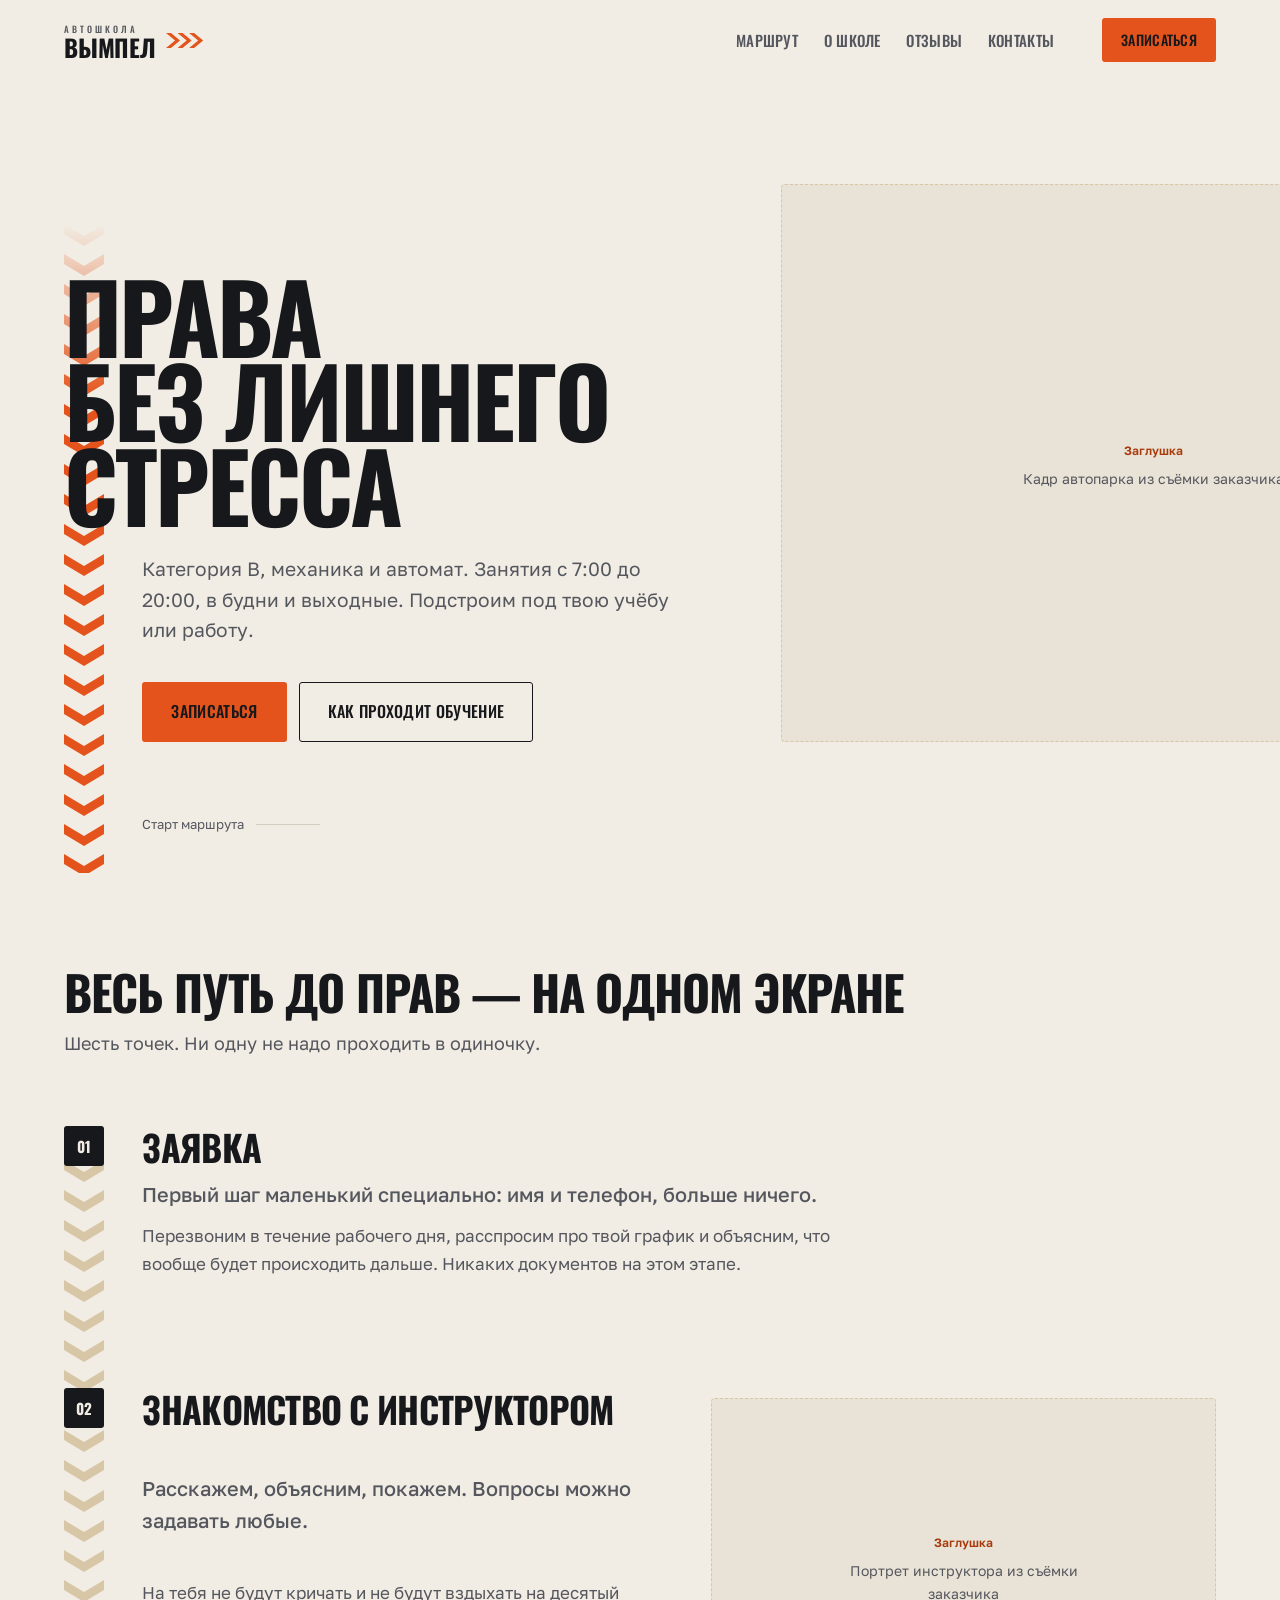
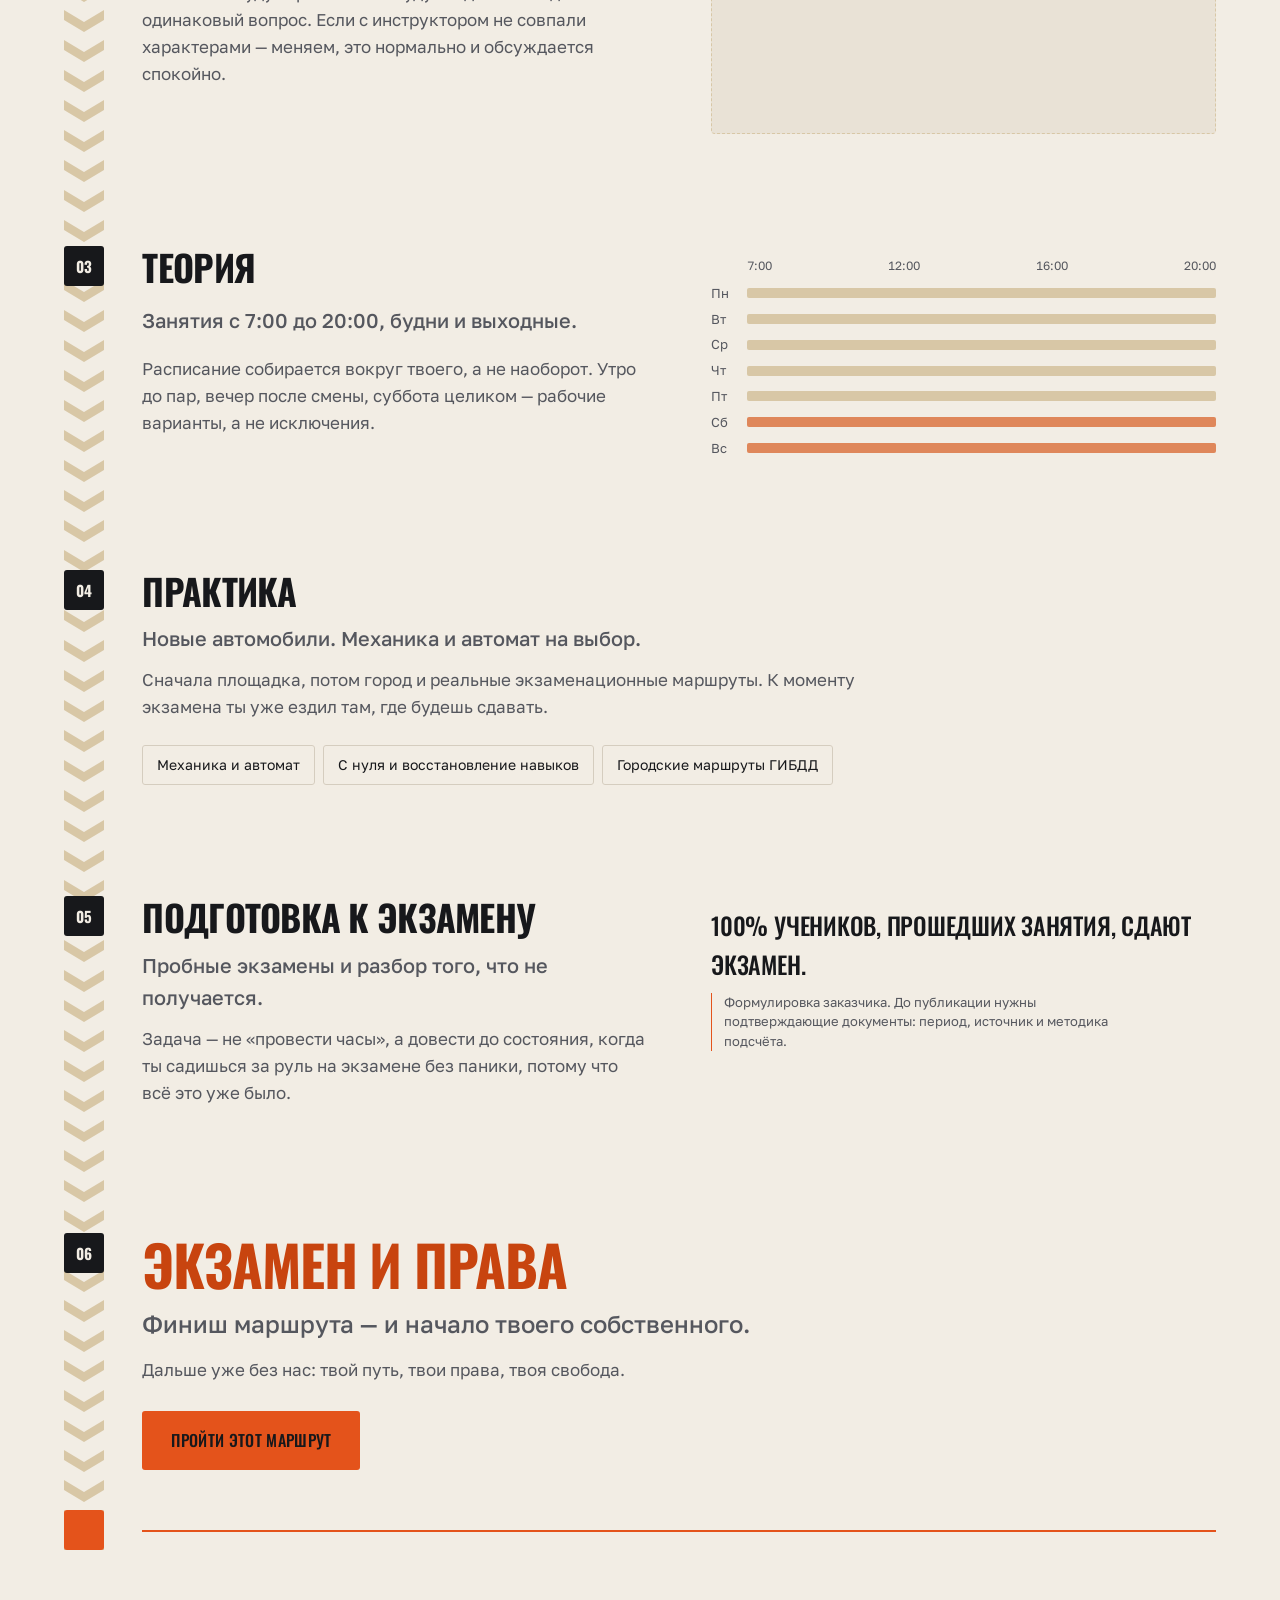
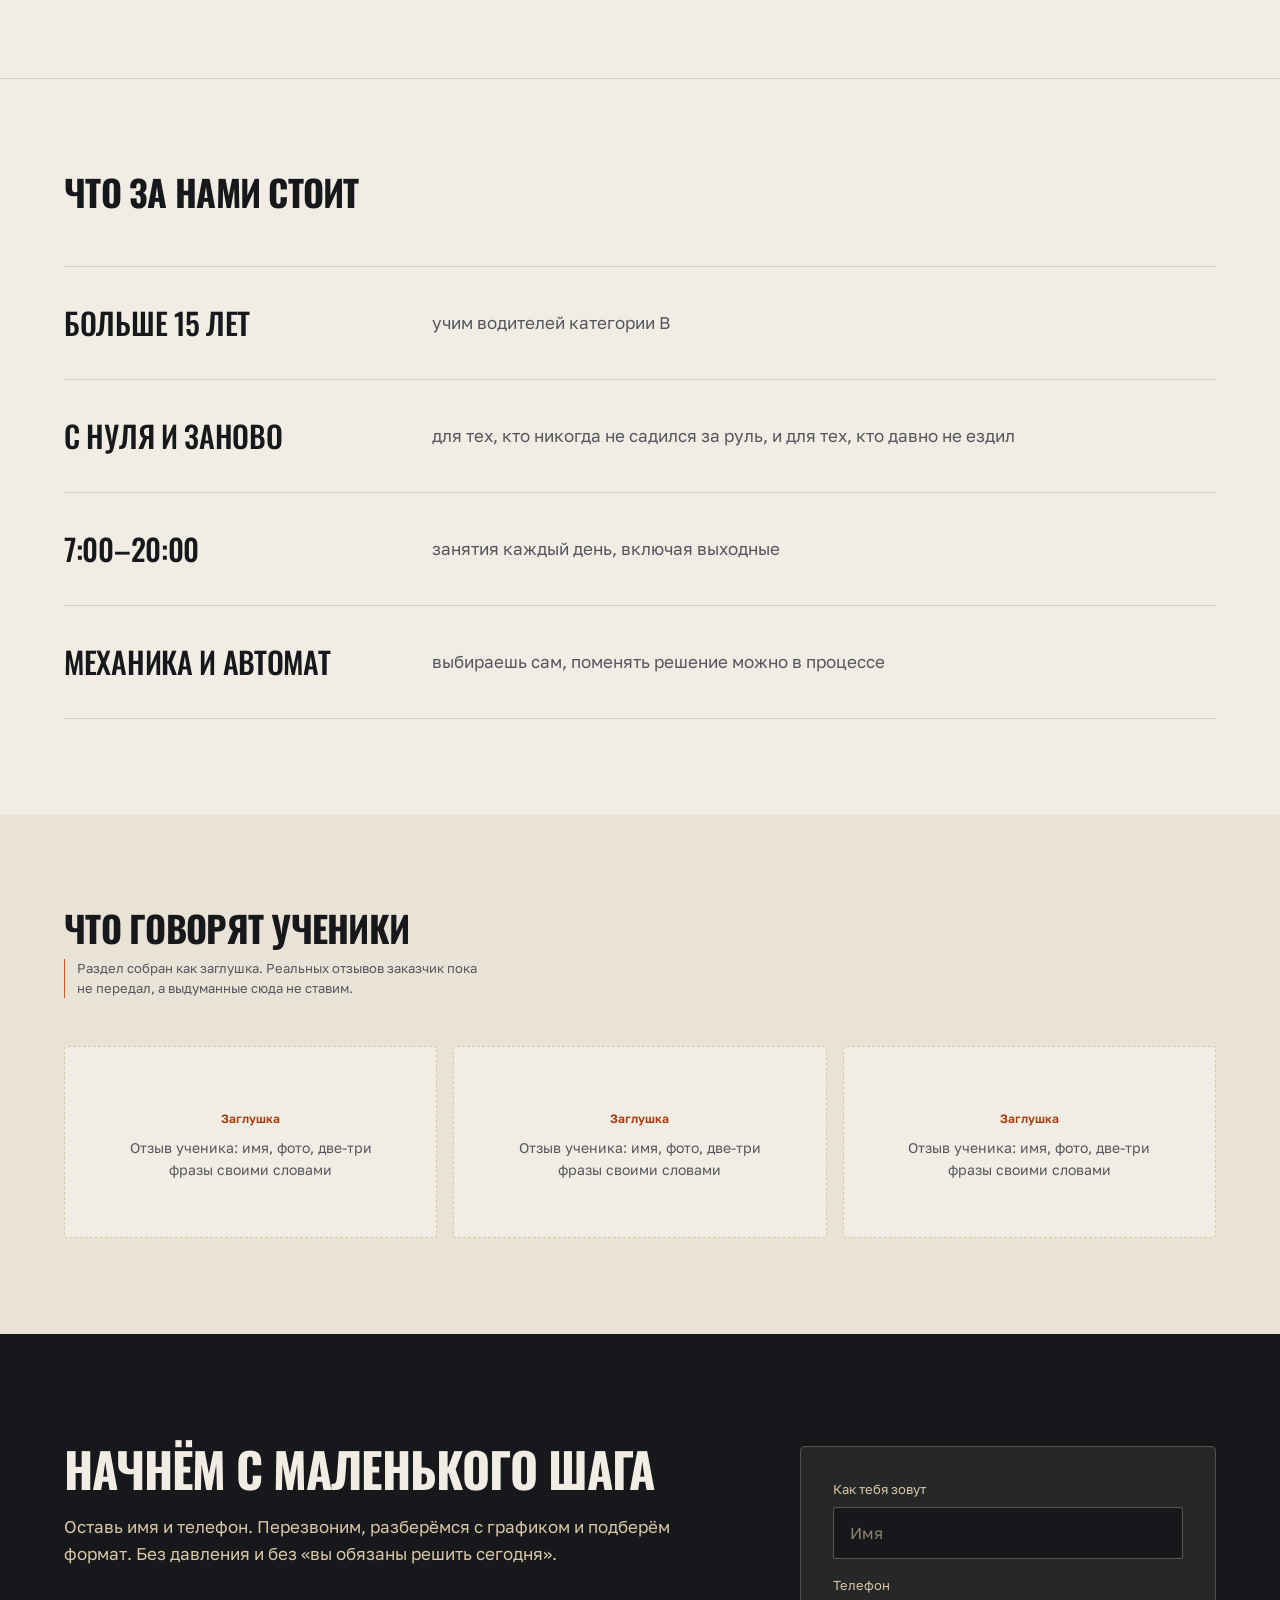
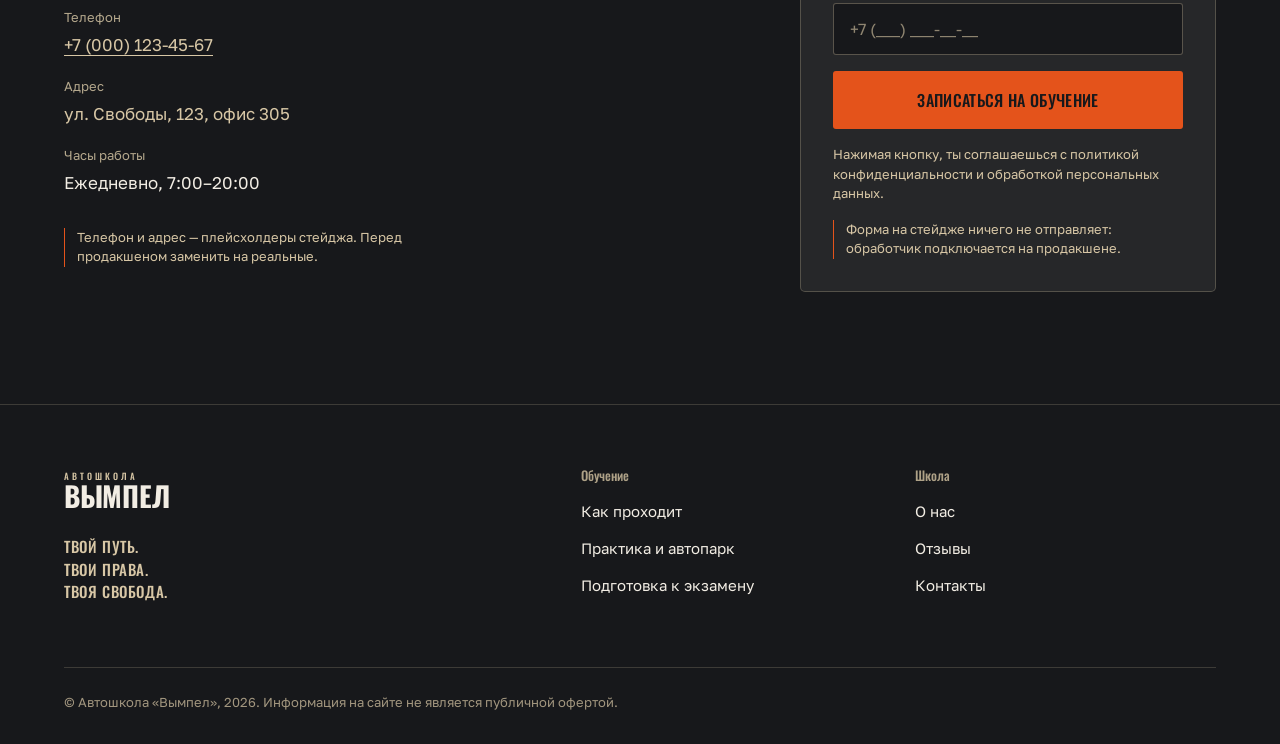
==== site/vympel-landing.html @ 39dd1236 "Give the route a finish, fix review regressions, add single-file build The reviewer's one material f" ====
<!doctype html>
<html lang="ru">
<head>
<meta charset="utf-8">
<meta name="viewport" content="width=device-width, initial-scale=1">
<title>Автошкола «Вымпел» — права без лишнего стресса</title>
<meta name="description" content="Автошкола «Вымпел»: категория B, механика и автомат, занятия с 7:00 до 20:00 в будни и выходные. Обучение с нуля и восстановление навыков.">
<style>
/* cyrillic */
@font-face {
  font-family: 'Golos Text';
  font-style: normal;
  font-weight: 400;
  font-display: swap;
  src: url([data-uri]) format('woff2');
  unicode-range: U+0301, U+0400-045F, U+0490-0491, U+04B0-04B1, U+2116;
}
/* latin */
@font-face {
  font-family: 'Golos Text';
  font-style: normal;
  font-weight: 400;
  font-display: swap;
  src: url([data-uri]) format('woff2');
  unicode-range: U+0000-00FF, U+0131, U+0152-0153, U+02BB-02BC, U+02C6, U+02DA, U+02DC, U+0304, U+0308, U+0329, U+2000-206F, U+20AC, U+2122, U+2191, U+2193, U+2212, U+2215, U+FEFF, U+FFFD;
}
/* cyrillic */
@font-face {
  font-family: 'Golos Text';
  font-style: normal;
  font-weight: 500;
  font-display: swap;
  src: url([data-uri]) format('woff2');
  unicode-range: U+0301, U+0400-045F, U+0490-0491, U+04B0-04B1, U+2116;
}
/* latin */
@font-face {
  font-family: 'Golos Text';
  font-style: normal;
  font-weight: 500;
  font-display: swap;
  src: url([data-uri]) format('woff2');
  unicode-range: U+0000-00FF, U+0131, U+0152-0153, U+02BB-02BC, U+02C6, U+02DA, U+02DC, U+0304, U+0308, U+0329, U+2000-206F, U+20AC, U+2122, U+2191, U+2193, U+2212, U+2215, U+FEFF, U+FFFD;
}
/* cyrillic */
@font-face {
  font-family: 'Golos Text';
  font-style: normal;
  font-weight: 600;
  font-display: swap;
  src: url([data-uri]) format('woff2');
  unicode-range: U+0301, U+0400-045F, U+0490-0491, U+04B0-04B1, U+2116;
}
/* latin */
@font-face {
  font-family: 'Golos Text';
  font-style: normal;
  font-weight: 600;
  font-display: swap;
  src: url([data-uri]) format('woff2');
  unicode-range: U+0000-00FF, U+0131, U+0152-0153, U+02BB-02BC, U+02C6, U+02DA, U+02DC, U+0304, U+0308, U+0329, U+2000-206F, U+20AC, U+2122, U+2191, U+2193, U+2212, U+2215, U+FEFF, U+FFFD;
}
/* cyrillic */
@font-face {
  font-family: 'Oswald';
  font-style: normal;
  font-weight: 500;
  font-display: swap;
  src: url([data-uri]) format('woff2');
  unicode-range: U+0301, U+0400-045F, U+0490-0491, U+04B0-04B1, U+2116;
}
/* latin */
@font-face {
  font-family: 'Oswald';
  font-style: normal;
  font-weight: 500;
  font-display: swap;
  src: url([data-uri]) format('woff2');
  unicode-range: U+0000-00FF, U+0131, U+0152-0153, U+02BB-02BC, U+02C6, U+02DA, U+02DC, U+0304, U+0308, U+0329, U+2000-206F, U+20AC, U+2122, U+2191, U+2193, U+2212, U+2215, U+FEFF, U+FFFD;
}
/* cyrillic */
@font-face {
  font-family: 'Oswald';
  font-style: normal;
  font-weight: 700;
  font-display: swap;
  src: url([data-uri]) format('woff2');
  unicode-range: U+0301, U+0400-045F, U+0490-0491, U+04B0-04B1, U+2116;
}
/* latin */
@font-face {
  font-family: 'Oswald';
  font-style: normal;
  font-weight: 700;
  font-display: swap;
  src: url([data-uri]) format('woff2');
  unicode-range: U+0000-00FF, U+0131, U+0152-0153, U+02BB-02BC, U+02C6, U+02DA, U+02DC, U+0304, U+0308, U+0329, U+2000-206F, U+20AC, U+2122, U+2191, U+2193, U+2212, U+2215, U+FEFF, U+FFFD;
}
</style>
<style>
/* Автошкола «Вымпел» — лендинг «Маршрут». seed 6f135856 */

:root {
  --paper: #f2ede4;
  --paper-2: #e9e2d6;
  --ink: #17181b;
  --ink-soft: #55575e;
  --orange: #e4531b;
  --orange-deep: #c8440f;
  --sand: #d8c7a6;
  --line: #d5cdbf;

  --rail: 40px;
  --gutter: clamp(1.25rem, 5vw, 5rem);
  --wrap: 1200px;

  --step: clamp(4.5rem, 9vw, 8.5rem);
  --ease: cubic-bezier(.16, .84, .3, 1);

  --chevron-sand: url("data:image/svg+xml,%3Csvg xmlns='http://www.w3.org/2000/svg' width='40' height='30' viewBox='0 0 40 30'%3E%3Cpath d='M0 0 L20 12 L40 0 L40 10 L20 22 L0 10 Z' fill='%23d8c7a6'/%3E%3C/svg%3E");
  --chevron-orange: url("data:image/svg+xml,%3Csvg xmlns='http://www.w3.org/2000/svg' width='40' height='30' viewBox='0 0 40 30'%3E%3Cpath d='M0 0 L20 12 L40 0 L40 10 L20 22 L0 10 Z' fill='%23e4531b'/%3E%3C/svg%3E");
}

*, *::before, *::after { box-sizing: border-box; }

html { scroll-behavior: smooth; }

body {
  margin: 0;
  background: var(--paper);
  color: var(--ink);
  font-family: "Golos Text", system-ui, sans-serif;
  font-size: 1.0625rem;
  line-height: 1.6;
  -webkit-font-smoothing: antialiased;
  overflow-x: hidden;
}

/* --- browser surfaces: these ship with the design, not with the browser --- */
::selection { background: var(--orange); color: var(--paper); }
:focus-visible {
  outline: 2px solid var(--orange);
  outline-offset: 3px;
  border-radius: 2px;
}
input { caret-color: var(--orange); }
* { scrollbar-color: var(--sand) transparent; scrollbar-width: thin; }
::-webkit-scrollbar { width: 11px; height: 11px; }
::-webkit-scrollbar-track { background: var(--paper-2); }
::-webkit-scrollbar-thumb { background: var(--sand); border: 3px solid var(--paper-2); border-radius: 99px; }
::-webkit-scrollbar-thumb:hover { background: var(--orange); }

h1, h2, h3 {
  font-family: Oswald, "Golos Text", sans-serif;
  font-weight: 700;
  text-transform: uppercase;
  letter-spacing: -0.02em;
  line-height: .96;
  margin: 0;
  text-wrap: balance;
}

p { margin: 0 0 1rem; max-width: 68ch; }
p:last-child { margin-bottom: 0; }

a { color: inherit; text-decoration-thickness: 1px; text-underline-offset: .22em; }

.skip {
  position: absolute; left: -9999px; top: 0; z-index: 99;
  background: var(--ink); color: var(--paper); padding: .75rem 1.25rem;
}
.skip:focus { left: 0; }

/* ---------- buttons ---------- */
.btn {
  --btn-bg: transparent;
  --btn-fg: var(--ink);
  display: inline-flex; align-items: center; justify-content: center;
  gap: .5rem;
  padding: 1rem 1.75rem;
  background: var(--btn-bg); color: var(--btn-fg);
  border: 1px solid transparent; border-radius: 3px;
  font-family: Oswald, sans-serif; font-weight: 500;
  font-size: 1rem; letter-spacing: .02em; text-transform: uppercase;
  text-decoration: none; cursor: pointer;
  transition: background-color .28s var(--ease), transform .28s var(--ease), color .28s var(--ease);
}
.btn--primary { --btn-bg: var(--orange); --btn-fg: var(--ink); }
.btn--primary:hover { --btn-bg: var(--ink); --btn-fg: var(--orange); transform: translateY(-2px); }
.btn--ghost { border-color: var(--ink); }
.btn--ghost:hover { background: var(--ink); color: var(--paper); transform: translateY(-2px); }
.btn--sm { padding: .625rem 1.125rem; font-size: .875rem; }
.btn--block { width: 100%; }
.btn:disabled { opacity: .5; cursor: not-allowed; transform: none; }

/* ---------- nav ---------- */
.nav {
  position: sticky; top: 0; z-index: 40;
  display: flex; align-items: center; gap: clamp(1rem, 4vw, 3rem);
  padding: 1.125rem var(--gutter);
  background: color-mix(in srgb, var(--paper) 88%, transparent);
  backdrop-filter: blur(10px);
  border-bottom: 1px solid transparent;
  transition: border-color .3s var(--ease), background-color .3s var(--ease);
}
.nav[data-stuck] { border-bottom-color: var(--line); }

.logo { display: grid; grid-template-columns: auto auto; align-items: center; column-gap: .625rem; text-decoration: none; }
.logo__sup {
  grid-column: 1; font-family: Oswald, sans-serif; font-size: .5625rem;
  letter-spacing: .34em; text-transform: uppercase; color: var(--ink-soft);
}
.logo__name {
  grid-column: 1; font-family: Oswald, sans-serif; font-weight: 700;
  font-size: 1.5rem; letter-spacing: -0.01em; text-transform: uppercase; line-height: .9;
}
.logo__mark { grid-column: 2; grid-row: 1 / span 2; width: 38px; height: 15px; fill: var(--orange); }

.nav__links { display: flex; gap: clamp(.875rem, 2vw, 1.75rem); margin-left: auto; }
.nav__links a {
  font-family: Oswald, sans-serif; font-size: .9375rem; letter-spacing: .02em;
  text-transform: uppercase; text-decoration: none; color: var(--ink-soft);
  transition: color .2s var(--ease);
}
.nav__links a:hover { color: var(--ink); }

/* ---------- hero ---------- */
.hero { position: relative; padding: clamp(3rem, 8vw, 7rem) var(--gutter) 0; overflow: hidden; }

.hero__road {
  position: absolute; left: var(--gutter); right: var(--gutter); top: 0; bottom: 0;
  max-width: var(--wrap); margin: 0 auto;
  z-index: 0; pointer-events: none;
}
/* The band sits exactly where the route rail begins, so the hero road and the
   route are one road rather than two drawings of one. */
.hero__road::before {
  content: ""; position: absolute; left: 0; top: 18%; bottom: -4%;
  width: var(--rail);
  background-image: var(--chevron-orange);
  background-size: 100% auto; background-repeat: repeat-y;
  -webkit-mask-image: linear-gradient(to bottom, transparent 0%, #000 26%);
  mask-image: linear-gradient(to bottom, transparent 0%, #000 26%);
}

.hero__inner {
  position: relative; z-index: 1;
  max-width: var(--wrap); margin: 0 auto;
  padding-left: calc(var(--rail) + clamp(1.25rem, 3vw, 2.5rem));
  display: grid; grid-template-columns: minmax(0, 1.15fr) minmax(0, .85fr);
  gap: clamp(1.5rem, 4vw, 4rem); align-items: end;
  min-height: min(62vh, 560px);
}

.hero__title {
  position: relative; z-index: 1;
  margin-left: calc(-1 * (var(--rail) + clamp(1.25rem, 3vw, 2.5rem)));
  font-size: clamp(2.75rem, 9.2vw, 6rem);
  line-height: .88; letter-spacing: -0.028em;
  margin-bottom: 1.75rem;
}
.hero__lead { font-size: clamp(1.0625rem, 1.5vw, 1.25rem); color: var(--ink-soft); max-width: 46ch; margin-bottom: 2.25rem; }
.hero__actions { display: flex; flex-wrap: wrap; gap: .75rem; }

.hero__shot { margin: 0; aspect-ratio: 4 / 3; min-height: min(48vh, 26rem); align-self: stretch; }

.hero__start {
  position: relative; z-index: 1;
  max-width: var(--wrap); margin: clamp(2.5rem, 6vw, 4.5rem) auto 0;
  padding-left: calc(var(--rail) + clamp(1.25rem, 3vw, 2.5rem));
  padding-bottom: clamp(1.5rem, 3vw, 2.5rem);
  font-size: .8125rem; color: var(--ink-soft);
}
.hero__start span { display: inline-flex; align-items: center; gap: .75rem; }
.hero__start span::after { content: ""; width: 64px; height: 1px; background: var(--line); }

/* ---------- marked placeholders ---------- */
.slot {
  position: relative; margin: 0;
  background: var(--paper-2);
  border: 1px dashed var(--sand);
  border-radius: 4px;
  display: grid; place-items: center; padding: 1.5rem; text-align: center;
}
.slot__tag {
  display: inline-block; margin-bottom: .5rem;
  font-size: .75rem; font-weight: 600; color: #a83a0b;
}
.slot__note { font-size: .875rem; color: var(--ink-soft); margin: 0; max-width: 30ch; }

[data-placeholder] { color: var(--ink-soft); }
.claim__note, .signup__stage, .form__stage, .reviews__warn {
  display: block; font-size: .8125rem; line-height: 1.5;
  border-left: 1px solid var(--orange); padding-left: .75rem; margin-top: .625rem;
  max-width: 52ch;
}

/* ---------- route ---------- */
.route { padding: clamp(3rem, 8vw, 6rem) var(--gutter) clamp(4rem, 10vw, 8rem); }
.route__head { max-width: var(--wrap); margin: 0 auto clamp(2.5rem, 6vw, 4.5rem); }
.route__head h2 { font-size: clamp(1.75rem, 4.2vw, 3rem); margin-bottom: .875rem; }
.route__head p { color: var(--ink-soft); font-size: 1.125rem; }

.road {
  position: relative; max-width: var(--wrap); margin: 0 auto;
  padding-left: calc(var(--rail) + clamp(1.25rem, 3vw, 2.5rem));
  padding-bottom: calc(var(--rail) + 2.5rem);
}

/* The route terminates on a finish line rather than trailing off with the list. */
.road__finish { position: absolute; left: 0; right: 0; bottom: 0; height: var(--rail); }
.road__finish::before {
  content: ""; position: absolute; left: 0; top: 0;
  width: var(--rail); height: var(--rail);
  background: var(--orange); border-radius: 3px;
}
.road__finish::after {
  content: ""; position: absolute;
  left: calc(var(--rail) + clamp(1.25rem, 3vw, 2.5rem)); right: 0;
  top: calc(var(--rail) / 2); height: 2px; background: var(--orange);
}

.finish-cta { margin-top: 1.75rem; }

.road__track {
  position: absolute; left: 0; top: 0; bottom: 0; width: var(--rail);
  background-image: var(--chevron-sand);
  background-size: 100% auto; background-repeat: repeat-y;
}
.road__fill {
  position: absolute; inset: 0 0 auto 0; height: 0;
  background-image: var(--chevron-orange);
  background-size: 100% auto; background-repeat: repeat-y;
  overflow: hidden;
}

.stops { list-style: none; margin: 0; padding: 0; display: grid; gap: var(--step); }

.stop { position: relative; }
.stop__marker {
  position: absolute; left: calc(-1 * (var(--rail) + clamp(1.25rem, 3vw, 2.5rem))); top: -.25rem;
  width: var(--rail); height: var(--rail);
  display: grid; place-items: center;
  background: var(--ink); color: var(--paper); border-radius: 3px;
  font-family: Oswald, sans-serif; font-weight: 700; font-size: .9375rem;
  transition: background-color .4s var(--ease), color .4s var(--ease);
}
.stop[data-reached] .stop__marker { background: var(--orange); color: var(--ink); }

.stop__body h3 { font-size: clamp(1.5rem, 3.4vw, 2.25rem); margin-bottom: .875rem; }
.stop__lead { font-size: clamp(1.0625rem, 1.6vw, 1.25rem); font-weight: 500; margin-bottom: .75rem; }
.stop__body p { color: var(--ink-soft); }
.stop__lead { color: var(--ink); }

.stop__shot { margin-top: 1.75rem; aspect-ratio: 3 / 2; max-width: 30rem; }

.stop--finish .stop__body h3 { color: var(--orange-deep); font-size: clamp(1.875rem, 5vw, 3.5rem); }
.stop--finish .stop__lead { font-size: clamp(1.125rem, 2vw, 1.5rem); }

/* Every other stop opens into a second column, so the route breathes instead of
   running as one narrow ribbon down the left edge. */
@media (min-width: 901px) {
  .stop--split .stop__body {
    display: grid;
    grid-template-columns: minmax(0, 1fr) minmax(0, 1fr);
    column-gap: clamp(2rem, 5vw, 4.5rem);
    align-items: start;
  }
  .stop--split .stop__body > * { grid-column: 1; }
  .stop--split .stop__shot,
  .stop--split .daybar,
  .stop--split .claim {
    grid-column: 2; grid-row: 1 / span 3;
    margin-top: .375rem; max-width: none; align-self: start;
  }
}

.claim { margin-top: 1.5rem; }
.claim strong { font-family: Oswald, sans-serif; font-size: clamp(1.125rem, 2vw, 1.5rem); font-weight: 500; letter-spacing: -0.01em; color: var(--ink); text-transform: uppercase; }

.inline-facts {
  list-style: none; margin: 1.5rem 0 0; padding: 0;
  display: flex; flex-wrap: wrap; gap: .5rem .5rem;
}
.inline-facts li {
  border: 1px solid var(--line); border-radius: 3px;
  padding: .5rem .875rem; font-size: .875rem; color: var(--ink);
}

/* ---------- day bar (real geometry: one open window, seven days) ---------- */
.daybar { margin-top: 1.75rem; max-width: 34rem; }
.daybar__scale {
  display: flex; justify-content: space-between;
  font-variant-numeric: tabular-nums;
  font-size: .75rem; color: var(--ink-soft); margin-bottom: .5rem;
  padding-left: 2.25rem;
}
.daybar__rows { display: grid; gap: .3125rem; }
.daybar__row { display: grid; grid-template-columns: 2.25rem 1fr; align-items: center; }
.daybar__day { font-size: .8125rem; color: var(--ink-soft); }
.daybar__bar { height: .625rem; background: var(--sand); border-radius: 2px; }
.daybar__row:nth-child(6) .daybar__bar,
.daybar__row:nth-child(7) .daybar__bar { background: color-mix(in srgb, var(--orange) 55%, var(--sand)); }

/* ---------- facts ---------- */
.facts { padding: clamp(3.5rem, 8vw, 6rem) var(--gutter); border-top: 1px solid var(--line); }
.facts__h { max-width: var(--wrap); margin: 0 auto clamp(2rem, 5vw, 3.5rem); font-size: clamp(1.5rem, 3.4vw, 2.25rem); }
.facts__list { max-width: var(--wrap); margin: 0 auto; display: grid; gap: 0; }
.facts__item {
  display: grid; grid-template-columns: minmax(0, 20rem) minmax(0, 1fr);
  gap: clamp(1rem, 4vw, 3rem);
  padding: clamp(1.25rem, 3vw, 2rem) 0;
  border-top: 1px solid var(--line);
}
.facts__item:last-child { border-bottom: 1px solid var(--line); }
.facts__item dt {
  font-family: Oswald, sans-serif; font-weight: 500; text-transform: uppercase;
  font-size: clamp(1.25rem, 2.6vw, 1.875rem); letter-spacing: -0.01em;
  font-variant-numeric: tabular-nums;
}
.facts__item dd { margin: 0; color: var(--ink-soft); align-self: center; }

/* ---------- reviews ---------- */
.reviews { padding: clamp(3.5rem, 8vw, 6rem) var(--gutter); background: var(--paper-2); }
.reviews__head { max-width: var(--wrap); margin: 0 auto clamp(2rem, 5vw, 3rem); }
.reviews__head h2 { font-size: clamp(1.5rem, 3.4vw, 2.25rem); margin-bottom: .875rem; }
.reviews__list {
  list-style: none; margin: 0 auto; padding: 0; max-width: var(--wrap);
  display: grid; grid-template-columns: repeat(auto-fit, minmax(15rem, 1fr)); gap: 1rem;
}
.review { background: var(--paper); min-height: 12rem; }

/* ---------- signup ---------- */
.signup { background: var(--ink); color: var(--paper); padding: clamp(3.5rem, 9vw, 7rem) var(--gutter); }
.signup__inner {
  max-width: var(--wrap); margin: 0 auto;
  display: grid; grid-template-columns: minmax(0, 1fr) minmax(0, 26rem);
  gap: clamp(2rem, 6vw, 5rem); align-items: start;
}
.signup h2 { font-size: clamp(1.75rem, 4.2vw, 3rem); margin-bottom: 1.25rem; }
.signup p { color: var(--sand); }
.signup__contacts { list-style: none; margin: 2.5rem 0 0; padding: 0; display: grid; gap: 1.125rem; }
.signup__contacts li { display: grid; gap: .1875rem; }
.signup__label {
  font-size: .8125rem; color: color-mix(in srgb, var(--sand) 82%, var(--ink));
}
.signup__contacts a { color: var(--paper); }
.signup [data-placeholder] { color: var(--sand); }
.signup__stage { margin-top: 2rem; border-left-color: var(--orange); }

.form { background: color-mix(in srgb, var(--paper) 7%, var(--ink)); border: 1px solid color-mix(in srgb, var(--sand) 26%, transparent); border-radius: 5px; padding: clamp(1.25rem, 3vw, 2rem); }
.field { margin-bottom: 1rem; }
.field label {
  display: block; margin-bottom: .4375rem;
  font-size: .8125rem; color: var(--sand);
}
.field input {
  width: 100%; padding: .9375rem 1rem;
  background: var(--ink); color: var(--paper);
  border: 1px solid color-mix(in srgb, var(--sand) 34%, transparent); border-radius: 3px;
  font-family: inherit; font-size: 1rem;
  transition: border-color .24s var(--ease);
}
.field input::placeholder { color: color-mix(in srgb, var(--sand) 62%, var(--ink)); }
.field input:hover { border-color: color-mix(in srgb, var(--sand) 55%, transparent); }
.field input:focus { border-color: var(--orange); }
.field input[aria-invalid="true"] { border-color: #ff8a5c; }
.field__error { margin: .4375rem 0 0; font-size: .8125rem; color: #ff9d75; }

.form__legal { margin-top: 1rem; font-size: .8125rem; line-height: 1.5; color: color-mix(in srgb, var(--sand) 78%, var(--ink)); }
.form__done {
  margin-top: 1rem; padding: .875rem 1rem; border-radius: 3px;
  background: color-mix(in srgb, var(--orange) 18%, var(--ink));
  border: 1px solid var(--orange); color: var(--paper); font-size: .9375rem;
}
.form__stage { margin-top: 1rem; }

/* ---------- footer ---------- */
.foot { background: var(--ink); color: var(--sand); padding: clamp(2.5rem, 6vw, 4rem) var(--gutter) 2rem; border-top: 1px solid color-mix(in srgb, var(--sand) 20%, transparent); }
.foot__inner { max-width: var(--wrap); margin: 0 auto; display: grid; grid-template-columns: minmax(0, 1fr) minmax(0, 1.4fr); gap: clamp(2rem, 6vw, 4rem); }
.foot__brand .logo__name { color: var(--paper); font-size: 1.75rem; }
.foot__brand .logo__sup { display: block; color: var(--sand); }
.foot__tag { margin-top: 1.25rem; font-family: Oswald, sans-serif; text-transform: uppercase; font-size: .9375rem; letter-spacing: .04em; line-height: 1.5; color: var(--sand); }
.foot__nav { display: grid; grid-template-columns: repeat(auto-fit, minmax(11rem, 1fr)); gap: 2rem; }
.foot__nav h3 { font-size: .8125rem; letter-spacing: 0; text-transform: none; color: color-mix(in srgb, var(--sand) 78%, var(--ink)); margin-bottom: 1rem; font-weight: 500; }
.foot__nav ul { list-style: none; margin: 0; padding: 0; display: grid; gap: .625rem; }
.foot__nav a { color: var(--paper); text-decoration: none; font-size: .9375rem; }
.foot__nav a:hover { text-decoration: underline; }
.foot__legal { max-width: var(--wrap); margin: clamp(2.5rem, 6vw, 4rem) auto 0; padding-top: 1.5rem; border-top: 1px solid color-mix(in srgb, var(--sand) 20%, transparent); font-size: .8125rem; color: color-mix(in srgb, var(--sand) 72%, var(--ink)); }

/* ---------- entrance: one authored moment, layered on a visible default ----------
   Nothing is hidden waiting for JS. Elements ship visible; the animation only
   plays for the ones the observer catches on their way into the viewport. */
@media (prefers-reduced-motion: no-preference) {
  .stop[data-seen] .stop__body { animation: pull-in .68s var(--ease) both; }
}
@keyframes pull-in {
  from { opacity: 0; transform: translateX(-22px); }
  to { opacity: 1; transform: none; }
}

/* ---------- responsive ---------- */
@media (max-width: 900px) {
  .hero__inner { grid-template-columns: 1fr; align-items: start; min-height: 0; }
  .hero__shot { aspect-ratio: 16 / 10; min-height: 0; }
  .hero__title { margin-left: 0; }
  .hero__road::before { top: 52%; }
  .signup__inner { grid-template-columns: 1fr; }
  .foot__inner { grid-template-columns: 1fr; }
  .facts__item { grid-template-columns: 1fr; gap: .375rem; }
}

@media (max-width: 640px) {
  :root { --rail: 28px; }
  .nav { flex-wrap: wrap; row-gap: .625rem; padding-bottom: .75rem; }
  .nav .btn--sm { margin-left: auto; }
  .nav__links {
    order: 3; width: 100%; margin-left: 0;
    justify-content: space-between; gap: .5rem;
    padding-top: .625rem; border-top: 1px solid var(--line);
  }
  .nav__links a { font-size: .8125rem; letter-spacing: 0; }
  .road,
  .hero__inner,
  .hero__start { padding-left: calc(var(--rail) + 1rem); }
  .stop__marker { left: calc(-1 * (var(--rail) + 1rem)); font-size: .75rem; }
  .daybar__scale { padding-left: 2rem; }
  .hero__title { font-size: clamp(2.5rem, 12vw, 3.5rem); }
  .hero__actions .btn { flex: 1 1 100%; }
}

@media (prefers-reduced-motion: reduce) {
  html { scroll-behavior: auto; }
  *, *::before, *::after { animation-duration: .001ms !important; transition-duration: .001ms !important; }
  .stop__body { opacity: 1; transform: none; animation: none; }
}

</style>
</head>
<body>
<!--
THESIS: Обучение показано как маршрут, по которому ученик едет от заявки до прав; страница
  отказывается от плиточной решётки «преимуществ с иконками», которой заканчивается
  каждый лендинг автошколы.
OWN-WORLD: Кремовая бумага #F2EDE4 и чернила #17181B, оранжевый #E4531B только как заливка
  дороги и действия, песок #D8C7A6 для тёмного режима. Oswald узкий капс — дисплей,
  Golos Text — текст. Единственный графический элемент — шеврон, работающий как дорожная
  разметка, а не как декор.
STORY: Ученик видит весь путь целиком, понимает, что на каждой точке рядом человек, и
  оставляет заявку, потому что первый шаг оказывается маленьким.
FIRST VIEWPORT: Кремовое поле; оранжевая шеврон-дорога входит снизу и уходит за
  заголовок; слева крупный капс «ПРАВА БЕЗ ЛИШНЕГО СТРЕССА» в три строки, под ним
  подзаголовок с графиком и две кнопки, первичная оранжевая; справа кадр автопарка;
  внизу маркер старта маршрута.
FORM: Маршрут, позиция 2 в моём ранжированном списке структур, seed 6f135856.
FINISH: unreviewed and undocumented is unfinished; this build ends with the finish review, the verdict, and DESIGN.md
-->

<a class="skip" href="#route">К маршруту обучения</a>

<header class="nav" data-nav>
  <a class="logo" href="#top" aria-label="Автошкола Вымпел, на главную">
    <span class="logo__sup">Автошкола</span>
    <span class="logo__name">Вымпел</span>
    <svg class="logo__mark" viewBox="0 0 46 18" aria-hidden="true" focusable="false">
      <path d="M0 0 L11 9 L0 18 L6 18 L17 9 L6 0 Z"/>
      <path d="M14 0 L25 9 L14 18 L20 18 L31 9 L20 0 Z"/>
      <path d="M28 0 L39 9 L28 18 L34 18 L45 9 L34 0 Z"/>
    </svg>
  </a>
  <nav class="nav__links" aria-label="Основная навигация">
    <a href="#route">Маршрут</a>
    <a href="#facts">О школе</a>
    <a href="#reviews">Отзывы</a>
    <a href="#signup">Контакты</a>
  </nav>
  <a class="btn btn--primary btn--sm" href="#signup">Записаться</a>
</header>

<main id="top">

  <section class="hero">
    <div class="hero__road" aria-hidden="true"></div>
    <div class="hero__inner">
      <div class="hero__text">
        <h1 class="hero__title">Права<br>без лишнего<br>стресса</h1>
        <p class="hero__lead">
          Категория B, механика и автомат. Занятия с 7:00 до 20:00, в будни и выходные.
          Подстроим под твою учёбу или работу.
        </p>
        <div class="hero__actions">
          <a class="btn btn--primary" href="#signup">Записаться</a>
          <a class="btn btn--ghost" href="#route">Как проходит обучение</a>
        </div>
      </div>
      <figure class="hero__shot slot" data-slot="Фото автопарка">
        <div class="slot__body">
          <span class="slot__tag">Заглушка</span>
          <p class="slot__note">Кадр автопарка из съёмки заказчика</p>
        </div>
      </figure>
    </div>
    <p class="hero__start"><span>Старт маршрута</span></p>
  </section>

  <section class="route" id="route" aria-labelledby="route-h">
    <div class="route__head">
      <h2 id="route-h">Весь путь до прав — на одном экране</h2>
      <p>Шесть точек. Ни одну не надо проходить в одиночку.</p>
    </div>

    <div class="road" data-road>
      <div class="road__track" aria-hidden="true"><span class="road__fill" data-road-fill></span></div>

      <ol class="stops">

        <li class="stop" data-stop>
          <div class="stop__marker" aria-hidden="true"><span>01</span></div>
          <div class="stop__body">
            <h3>Заявка</h3>
            <p class="stop__lead">Первый шаг маленький специально: имя и телефон, больше ничего.</p>
            <p>Перезвоним в течение рабочего дня, расспросим про твой график и объясним,
              что вообще будет происходить дальше. Никаких документов на этом этапе.</p>
          </div>
        </li>

        <li class="stop stop--split" data-stop>
          <div class="stop__marker" aria-hidden="true"><span>02</span></div>
          <div class="stop__body">
            <h3>Знакомство с инструктором</h3>
            <p class="stop__lead">Расскажем, объясним, покажем. Вопросы можно задавать любые.</p>
            <p>На тебя не будут кричать и не будут вздыхать на десятый одинаковый вопрос.
              Если с инструктором не совпали характерами — меняем, это нормально и
              обсуждается спокойно.</p>
            <figure class="stop__shot slot" data-slot="Фото инструктора">
              <div class="slot__body">
                <span class="slot__tag">Заглушка</span>
                <p class="slot__note">Портрет инструктора из съёмки заказчика</p>
              </div>
            </figure>
          </div>
        </li>

        <li class="stop stop--split" data-stop>
          <div class="stop__marker" aria-hidden="true"><span>03</span></div>
          <div class="stop__body">
            <h3>Теория</h3>
            <p class="stop__lead">Занятия с 7:00 до 20:00, будни и выходные.</p>
            <p>Расписание собирается вокруг твоего, а не наоборот. Утро до пар, вечер после
              смены, суббота целиком — рабочие варианты, а не исключения.</p>
            <div class="daybar" role="img" aria-label="Занятия доступны с 7:00 до 20:00 каждый день недели">
              <div class="daybar__scale"><span>7:00</span><span>12:00</span><span>16:00</span><span>20:00</span></div>
              <div class="daybar__rows">
                <div class="daybar__row"><span class="daybar__day">Пн</span><span class="daybar__bar"></span></div>
                <div class="daybar__row"><span class="daybar__day">Вт</span><span class="daybar__bar"></span></div>
                <div class="daybar__row"><span class="daybar__day">Ср</span><span class="daybar__bar"></span></div>
                <div class="daybar__row"><span class="daybar__day">Чт</span><span class="daybar__bar"></span></div>
                <div class="daybar__row"><span class="daybar__day">Пт</span><span class="daybar__bar"></span></div>
                <div class="daybar__row"><span class="daybar__day">Сб</span><span class="daybar__bar"></span></div>
                <div class="daybar__row"><span class="daybar__day">Вс</span><span class="daybar__bar"></span></div>
              </div>
            </div>
          </div>
        </li>

        <li class="stop" id="practice" data-stop>
          <div class="stop__marker" aria-hidden="true"><span>04</span></div>
          <div class="stop__body">
            <h3>Практика</h3>
            <p class="stop__lead">Новые автомобили. Механика и автомат на выбор.</p>
            <p>Сначала площадка, потом город и реальные экзаменационные маршруты. К моменту
              экзамена ты уже ездил там, где будешь сдавать.</p>
            <ul class="inline-facts">
              <li>Механика и автомат</li>
              <li>С нуля и восстановление навыков</li>
              <li>Городские маршруты ГИБДД</li>
            </ul>
          </div>
        </li>

        <li class="stop stop--split" id="exam-prep" data-stop>
          <div class="stop__marker" aria-hidden="true"><span>05</span></div>
          <div class="stop__body">
            <h3>Подготовка к экзамену</h3>
            <p class="stop__lead">Пробные экзамены и разбор того, что не получается.</p>
            <p>Задача — не «провести часы», а довести до состояния, когда ты садишься за руль
              на экзамене без паники, потому что всё это уже было.</p>
            <p class="claim">
              <strong>100% учеников, прошедших занятия, сдают экзамен.</strong>
              <span class="claim__note" data-placeholder>Формулировка заказчика. До публикации нужны подтверждающие документы: период, источник и методика подсчёта.</span>
            </p>
          </div>
        </li>

        <li class="stop stop--finish" data-stop>
          <div class="stop__marker" aria-hidden="true"><span>06</span></div>
          <div class="stop__body">
            <h3>Экзамен и права</h3>
            <p class="stop__lead">Финиш маршрута — и начало твоего собственного.</p>
            <p>Дальше уже без нас: твой путь, твои права, твоя свобода.</p>
            <p class="finish-cta"><a class="btn btn--primary" href="#signup">Пройти этот маршрут</a></p>
          </div>
        </li>

      </ol>
      <div class="road__finish" aria-hidden="true"></div>
    </div>
  </section>

  <section class="facts" id="facts" aria-labelledby="facts-h">
    <h2 id="facts-h" class="facts__h">Что за нами стоит</h2>
    <dl class="facts__list">
      <div class="facts__item">
        <dt>Больше 15 лет</dt>
        <dd>учим водителей категории B</dd>
      </div>
      <div class="facts__item">
        <dt>С нуля и заново</dt>
        <dd>для тех, кто никогда не садился за руль, и для тех, кто давно не ездил</dd>
      </div>
      <div class="facts__item">
        <dt>7:00–20:00</dt>
        <dd>занятия каждый день, включая выходные</dd>
      </div>
      <div class="facts__item">
        <dt>Механика и автомат</dt>
        <dd>выбираешь сам, поменять решение можно в процессе</dd>
      </div>
    </dl>
  </section>

  <section class="reviews" id="reviews" aria-labelledby="reviews-h">
    <div class="reviews__head">
      <h2 id="reviews-h">Что говорят ученики</h2>
      <p class="reviews__warn" data-placeholder>
        Раздел собран как заглушка. Реальных отзывов заказчик пока не передал,
        а выдуманные сюда не ставим.
      </p>
    </div>
    <ul class="reviews__list">
      <li class="review slot" data-slot="Отзыв 1">
        <div class="slot__body">
          <span class="slot__tag">Заглушка</span>
          <p class="slot__note">Отзыв ученика: имя, фото, две-три фразы своими словами</p>
        </div>
      </li>
      <li class="review slot" data-slot="Отзыв 2">
        <div class="slot__body">
          <span class="slot__tag">Заглушка</span>
          <p class="slot__note">Отзыв ученика: имя, фото, две-три фразы своими словами</p>
        </div>
      </li>
      <li class="review slot" data-slot="Отзыв 3">
        <div class="slot__body">
          <span class="slot__tag">Заглушка</span>
          <p class="slot__note">Отзыв ученика: имя, фото, две-три фразы своими словами</p>
        </div>
      </li>
    </ul>
  </section>

  <section class="signup" id="signup" aria-labelledby="signup-h">
    <div class="signup__inner">
      <div class="signup__pitch">
        <h2 id="signup-h">Начнём с маленького шага</h2>
        <p>Оставь имя и телефон. Перезвоним, разберёмся с графиком и подберём формат.
          Без давления и без «вы обязаны решить сегодня».</p>
        <ul class="signup__contacts">
          <li>
            <span class="signup__label">Телефон</span>
            <a href="tel:+70001234567" data-placeholder>+7 (000) 123-45-67</a>
          </li>
          <li>
            <span class="signup__label">Адрес</span>
            <span data-placeholder>ул. Свободы, 123, офис 305</span>
          </li>
          <li>
            <span class="signup__label">Часы работы</span>
            <span>Ежедневно, 7:00–20:00</span>
          </li>
        </ul>
        <p class="signup__stage" data-placeholder>
          Телефон и адрес — плейсхолдеры стейджа. Перед продакшеном заменить на реальные.
        </p>
      </div>

      <form class="form" data-form novalidate>
        <div class="field">
          <label for="name">Как тебя зовут</label>
          <input id="name" name="name" type="text" autocomplete="given-name" placeholder="Имя" required>
          <p class="field__error" data-error-for="name" hidden></p>
        </div>
        <div class="field">
          <label for="phone">Телефон</label>
          <input id="phone" name="phone" type="tel" autocomplete="tel" inputmode="tel" placeholder="+7 (___) ___-__-__" required>
          <p class="field__error" data-error-for="phone" hidden></p>
        </div>
        <button class="btn btn--primary btn--block" type="submit" data-submit>Записаться на обучение</button>
        <p class="form__legal">
          Нажимая кнопку, ты соглашаешься с политикой конфиденциальности и обработкой
          персональных данных.
        </p>
        <p class="form__done" data-done hidden role="status">
          Заявка отправлена. Перезвоним в течение рабочего дня.
        </p>
        <p class="form__stage" data-placeholder>Форма на стейдже ничего не отправляет: обработчик подключается на продакшене.</p>
      </form>
    </div>
  </section>

</main>

<footer class="foot">
  <div class="foot__inner">
    <div class="foot__brand">
      <span class="logo__sup">Автошкола</span>
      <span class="logo__name">Вымпел</span>
      <p class="foot__tag">Твой путь.<br>Твои права.<br>Твоя свобода.</p>
    </div>
    <nav class="foot__nav" aria-label="Навигация в подвале">
      <div>
        <h3>Обучение</h3>
        <ul>
          <li><a href="#route">Как проходит</a></li>
          <li><a href="#practice">Практика и автопарк</a></li>
          <li><a href="#exam-prep">Подготовка к экзамену</a></li>
        </ul>
      </div>
      <div>
        <h3>Школа</h3>
        <ul>
          <li><a href="#facts">О нас</a></li>
          <li><a href="#reviews">Отзывы</a></li>
          <li><a href="#signup">Контакты</a></li>
        </ul>
      </div>
    </nav>
  </div>
  <p class="foot__legal">
    © Автошкола «Вымпел», 2026. Информация на сайте не является публичной офертой.
  </p>
</footer>

<script>
/* Автошкола «Вымпел» — поведение лендинга «Маршрут». seed 6f135856 */
(function () {
  'use strict';

  var reduced = window.matchMedia('(prefers-reduced-motion: reduce)').matches;
  document.documentElement.classList.add('js');

  /* ---- nav gets its hairline only once the page has moved ---- */
  var nav = document.querySelector('[data-nav]');

  /* ---- the one authored moment: the road fills as you drive it ---- */
  var road = document.querySelector('[data-road]');
  var fill = document.querySelector('[data-road-fill]');
  var stops = Array.prototype.slice.call(document.querySelectorAll('[data-stop]'));
  var ticking = false;

  function paint() {
    ticking = false;

    if (nav) {
      if (window.scrollY > 8) nav.setAttribute('data-stuck', '');
      else nav.removeAttribute('data-stuck');
    }

    if (!road || !fill) return;

    var box = road.getBoundingClientRect();
    // The driver's eye line sits just below the middle of the viewport.
    var eye = window.innerHeight * 0.58;
    var travelled = eye - box.top;
    var pct = Math.max(0, Math.min(1, travelled / box.height));
    // The chevron tile is 40x30 in the source SVG and is drawn at the rail's width,
    // so snapping to whole tiles keeps the driven edge on a finished shape.
    var tile = road.querySelector('.road__track').getBoundingClientRect().width * 0.75;
    var travelledPx = pct * box.height;
    fill.style.height = (tile > 0 ? Math.floor(travelledPx / tile) * tile : travelledPx) + 'px';

    for (var i = 0; i < stops.length; i++) {
      var marker = stops[i].querySelector('.stop__marker');
      if (!marker) continue;
      if (marker.getBoundingClientRect().top <= eye) stops[i].setAttribute('data-reached', '');
      else stops[i].removeAttribute('data-reached');
    }
  }

  function onScroll() {
    if (ticking) return;
    ticking = true;
    window.requestAnimationFrame(paint);
  }

  window.addEventListener('scroll', onScroll, { passive: true });
  window.addEventListener('resize', onScroll);
  paint();

  /* ---- sections arrive rather than pop ---- */
  var revealables = document.querySelectorAll('[data-stop]');
  if (reduced || !('IntersectionObserver' in window)) {
    Array.prototype.forEach.call(revealables, function (el) { el.setAttribute('data-seen', ''); });
  } else {
    var io = new IntersectionObserver(function (entries) {
      entries.forEach(function (entry) {
        if (!entry.isIntersecting) return;
        entry.target.setAttribute('data-seen', '');
        io.unobserve(entry.target);
      });
    }, { rootMargin: '0px 0px -12% 0px', threshold: 0.15 });
    Array.prototype.forEach.call(revealables, function (el) { io.observe(el); });
  }

  /* ---- form: name the problem and the way out ---- */
  var form = document.querySelector('[data-form]');
  if (!form) return;

  var done = form.querySelector('[data-done]');
  var submit = form.querySelector('[data-submit]');

  function digits(value) { return (value.match(/\d/g) || []).length; }

  function check(input) {
    var value = input.value.trim();
    if (input.name === 'name') {
      if (!value) return 'Напиши, как к тебе обращаться.';
      if (value.length < 2) return 'Слишком коротко: нужно хотя бы две буквы.';
      return '';
    }
    if (!value) return 'Без телефона мы не сможем перезвонить.';
    if (digits(value) < 10) return 'Не хватает цифр: нужен номер из 10 или 11 цифр.';
    return '';
  }

  function show(input, message) {
    var slot = form.querySelector('[data-error-for="' + input.id + '"]');
    if (!slot) return;
    if (message) {
      slot.textContent = message;
      slot.hidden = false;
      input.setAttribute('aria-invalid', 'true');
      input.setAttribute('aria-describedby', slot.getAttribute('data-error-for') + '-error');
      slot.id = input.id + '-error';
    } else {
      slot.hidden = true;
      slot.textContent = '';
      input.removeAttribute('aria-invalid');
      input.removeAttribute('aria-describedby');
    }
  }

  var inputs = Array.prototype.slice.call(form.querySelectorAll('input'));
  inputs.forEach(function (input) {
    input.addEventListener('blur', function () { show(input, check(input)); });
    input.addEventListener('input', function () {
      if (input.getAttribute('aria-invalid')) show(input, check(input));
    });
  });

  form.addEventListener('submit', function (event) {
    event.preventDefault();

    var firstBad = null;
    inputs.forEach(function (input) {
      var message = check(input);
      show(input, message);
      if (message && !firstBad) firstBad = input;
    });

    if (firstBad) { firstBad.focus(); return; }

    // Staging build: no endpoint is wired up yet. The success state is shown so the
    // flow can be reviewed end to end; the real handler lands with production.
    submit.disabled = true;
    submit.textContent = 'Отправляем…';

    window.setTimeout(function () {
      submit.disabled = false;
      submit.textContent = 'Записаться на обучение';
      if (done) done.hidden = false;
      form.reset();
    }, 700);
  });
})();

</script>
</body>
</html>
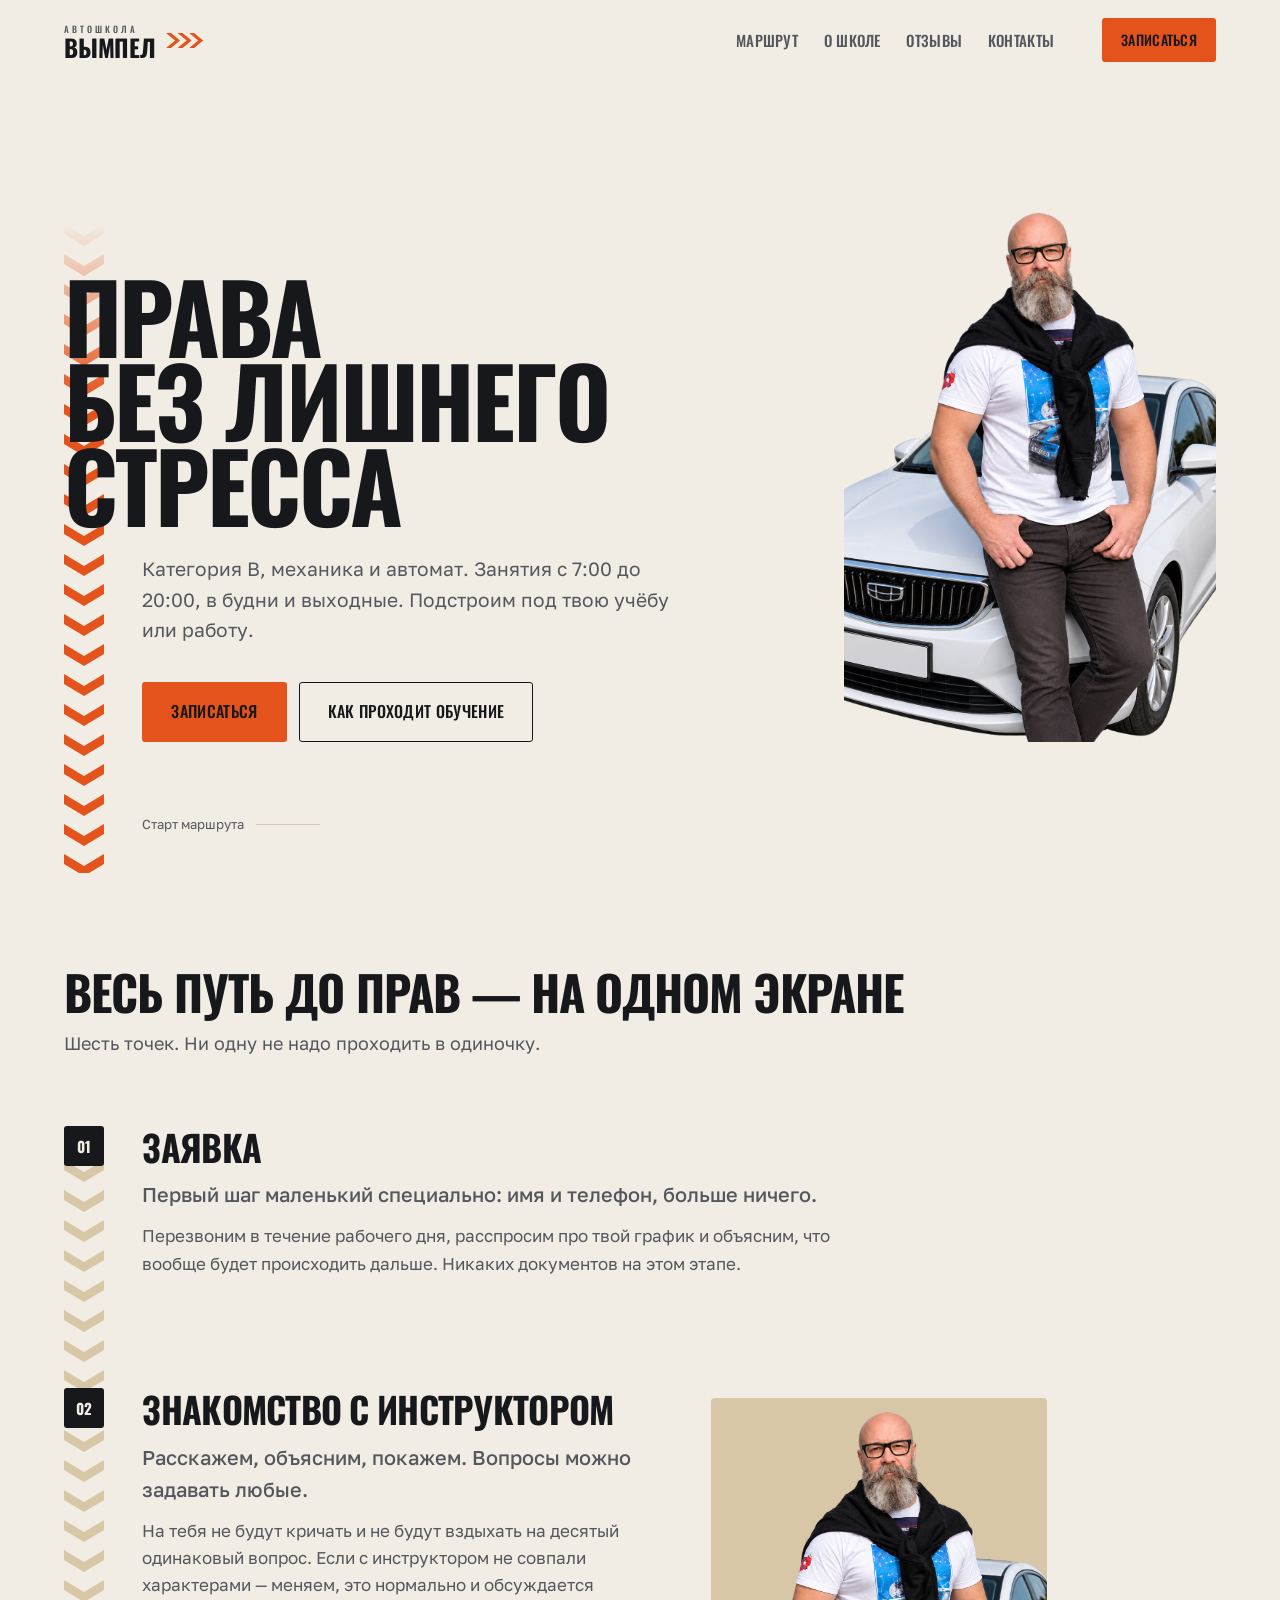
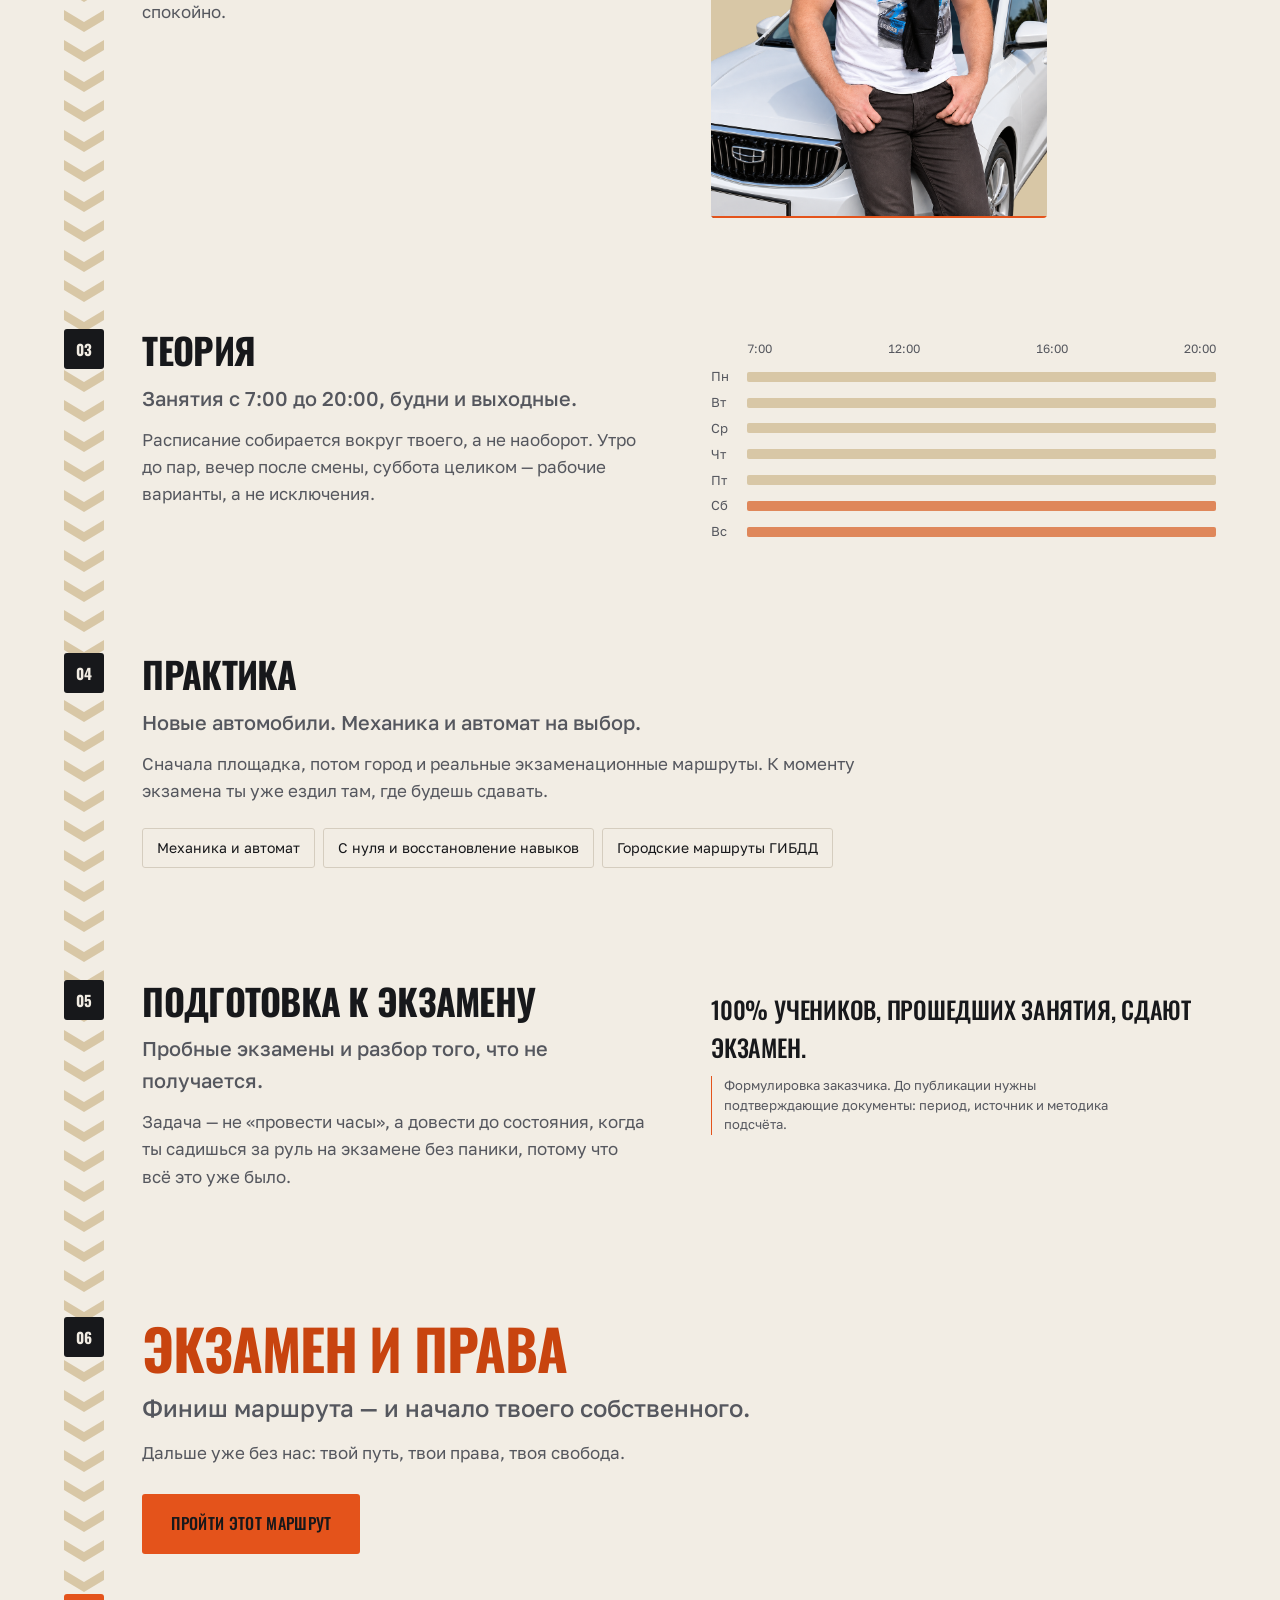
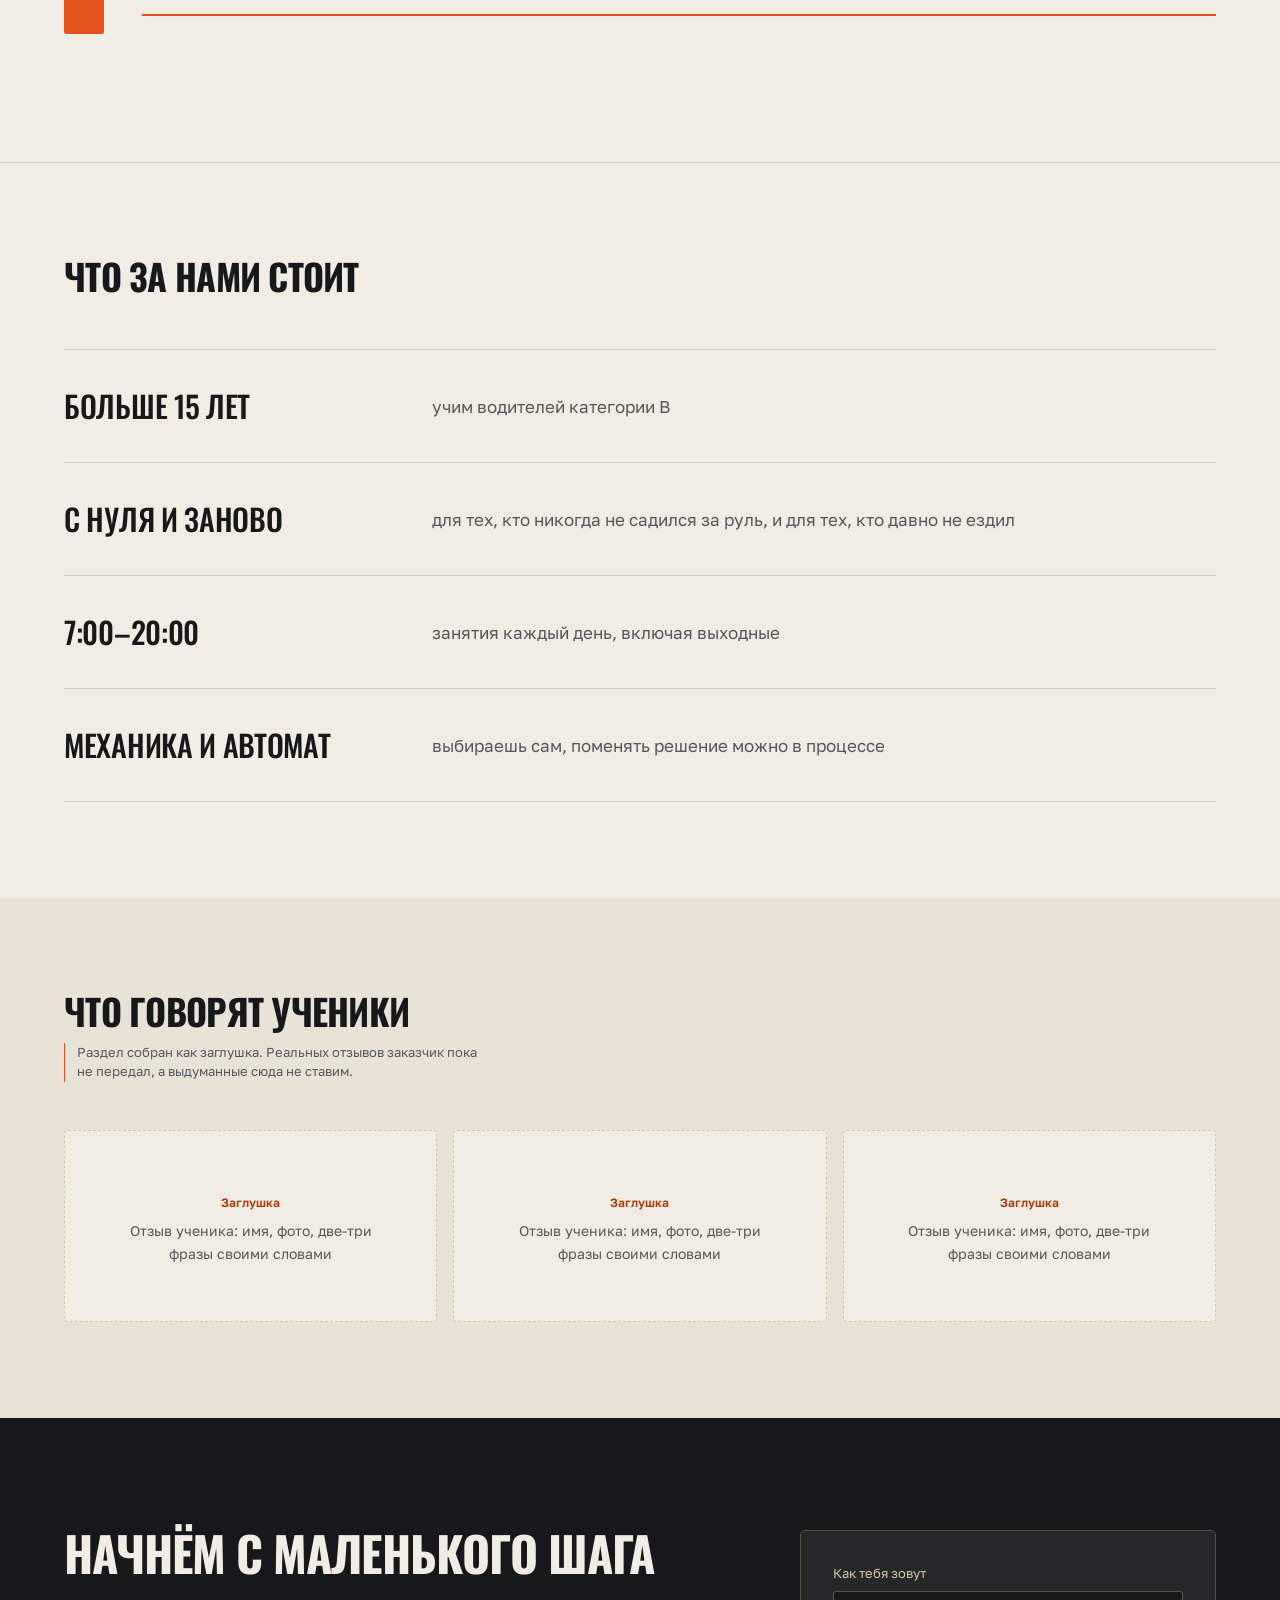
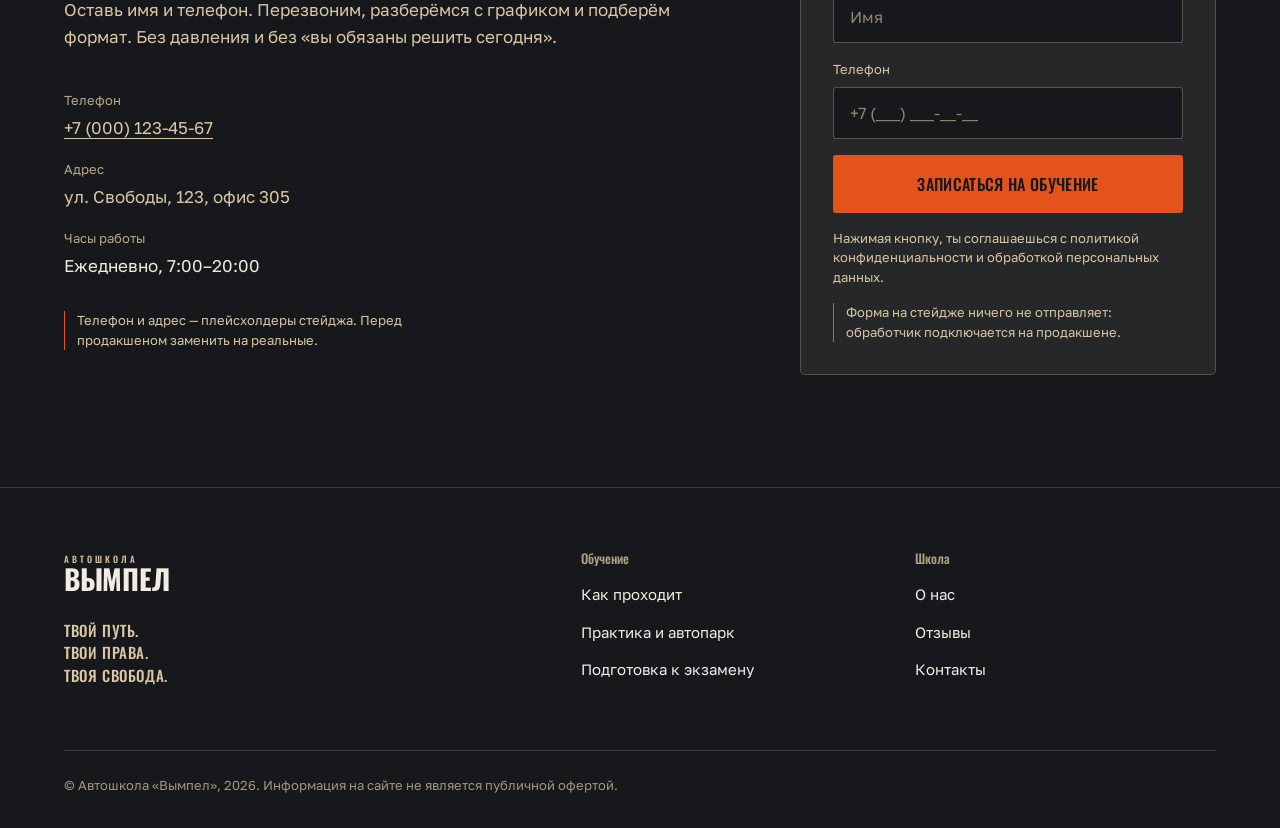
==== commit 13d3f5aa: "Place the instructor cut-out and fix its sizing The image was overflowing its slot and being clipped" ====
--- a/site/vympel-landing.html
+++ b/site/vympel-landing.html
@@ -288,6 +288,47 @@
 }
 .slot__note { font-size: .875rem; color: var(--ink-soft); margin: 0; max-width: 30ch; }
 
+/* People enter the page as cut-outs standing on a warm field, never as a photo
+   in a frame: the background of the client's footage is the weak part of it. */
+.cutout {
+  background: var(--sand); border: 0; border-radius: 4px;
+  padding: 0; overflow: hidden; position: relative;
+  display: grid; align-items: end; justify-items: center;
+  aspect-ratio: 4 / 5;
+}
+.cutout::after {
+  content: ""; position: absolute; left: 0; right: 0; bottom: 0;
+  height: 2px; background: var(--orange);
+}
+/* The real photograph is absent until the client drops it in, so every slot
+   ships its marked placeholder and swaps itself the moment the file loads. */
+.slot img { display: none; }
+.slot[data-filled] img { display: block; }
+.slot[data-filled] .slot__body { display: none; }
+.slot[data-filled] { border-color: transparent; }
+
+/* Absolute so the height resolves against the box: as a grid item the image
+   sized itself from its own aspect and overflowed the field. */
+.cutout img {
+  position: absolute; inset: 0;
+  width: 100%; height: 100%;
+  object-fit: contain; object-position: bottom;
+}
+/* Stop 02 wants the person, not the car, so the same file is cropped upward. */
+.cutout--face img { object-fit: cover; object-position: 50% 14%; }
+
+/* In the hero the cut-out needs no field at all: it stands directly on the
+   page, which is the whole point of cutting the background away. */
+.hero__shot.cutout {
+  background: transparent; border: 0; aspect-ratio: auto;
+  padding: 0; overflow: visible;
+}
+.hero__shot.cutout::after { content: none; }
+.hero__shot.cutout img { object-position: right bottom; }
+.cutout .slot__body { align-self: center; padding: 1.5rem; }
+.cutout .slot__tag { color: #8f3208; }
+.cutout .slot__note { color: #4a4436; }
+
 [data-placeholder] { color: var(--ink-soft); }
 .claim__note, .signup__stage, .form__stage, .reviews__warn {
   display: block; font-size: .8125rem; line-height: 1.5;
@@ -352,7 +393,7 @@
 .stop__body p { color: var(--ink-soft); }
 .stop__lead { color: var(--ink); }
 
-.stop__shot { margin-top: 1.75rem; aspect-ratio: 3 / 2; max-width: 30rem; }
+.stop__shot { margin-top: 1.75rem; max-width: 30rem; }
 
 .stop--finish .stop__body h3 { color: var(--orange-deep); font-size: clamp(1.875rem, 5vw, 3.5rem); }
 .stop--finish .stop__lead { font-size: clamp(1.125rem, 2vw, 1.5rem); }
@@ -363,6 +404,7 @@
   .stop--split .stop__body {
     display: grid;
     grid-template-columns: minmax(0, 1fr) minmax(0, 1fr);
+    grid-template-rows: auto auto 1fr;
     column-gap: clamp(2rem, 5vw, 4.5rem);
     align-items: start;
   }
@@ -373,6 +415,7 @@
     grid-column: 2; grid-row: 1 / span 3;
     margin-top: .375rem; max-width: none; align-self: start;
   }
+  .stop--split .cutout { max-width: 21rem; }
 }
 
 .claim { margin-top: 1.5rem; }
@@ -503,6 +546,7 @@
 @media (max-width: 900px) {
   .hero__inner { grid-template-columns: 1fr; align-items: start; min-height: 0; }
   .hero__shot { aspect-ratio: 16 / 10; min-height: 0; }
+  .hero__shot.cutout { aspect-ratio: 4 / 5; min-height: 0; }
   .hero__title { margin-left: 0; }
   .hero__road::before { top: 52%; }
   .signup__inner { grid-template-columns: 1fr; }
@@ -593,10 +637,11 @@
           <a class="btn btn--ghost" href="#route">Как проходит обучение</a>
         </div>
       </div>
-      <figure class="hero__shot slot" data-slot="Фото автопарка">
+      <figure class="hero__shot slot cutout" data-slot="Фото автопарка">
+        <img src="[data-uri]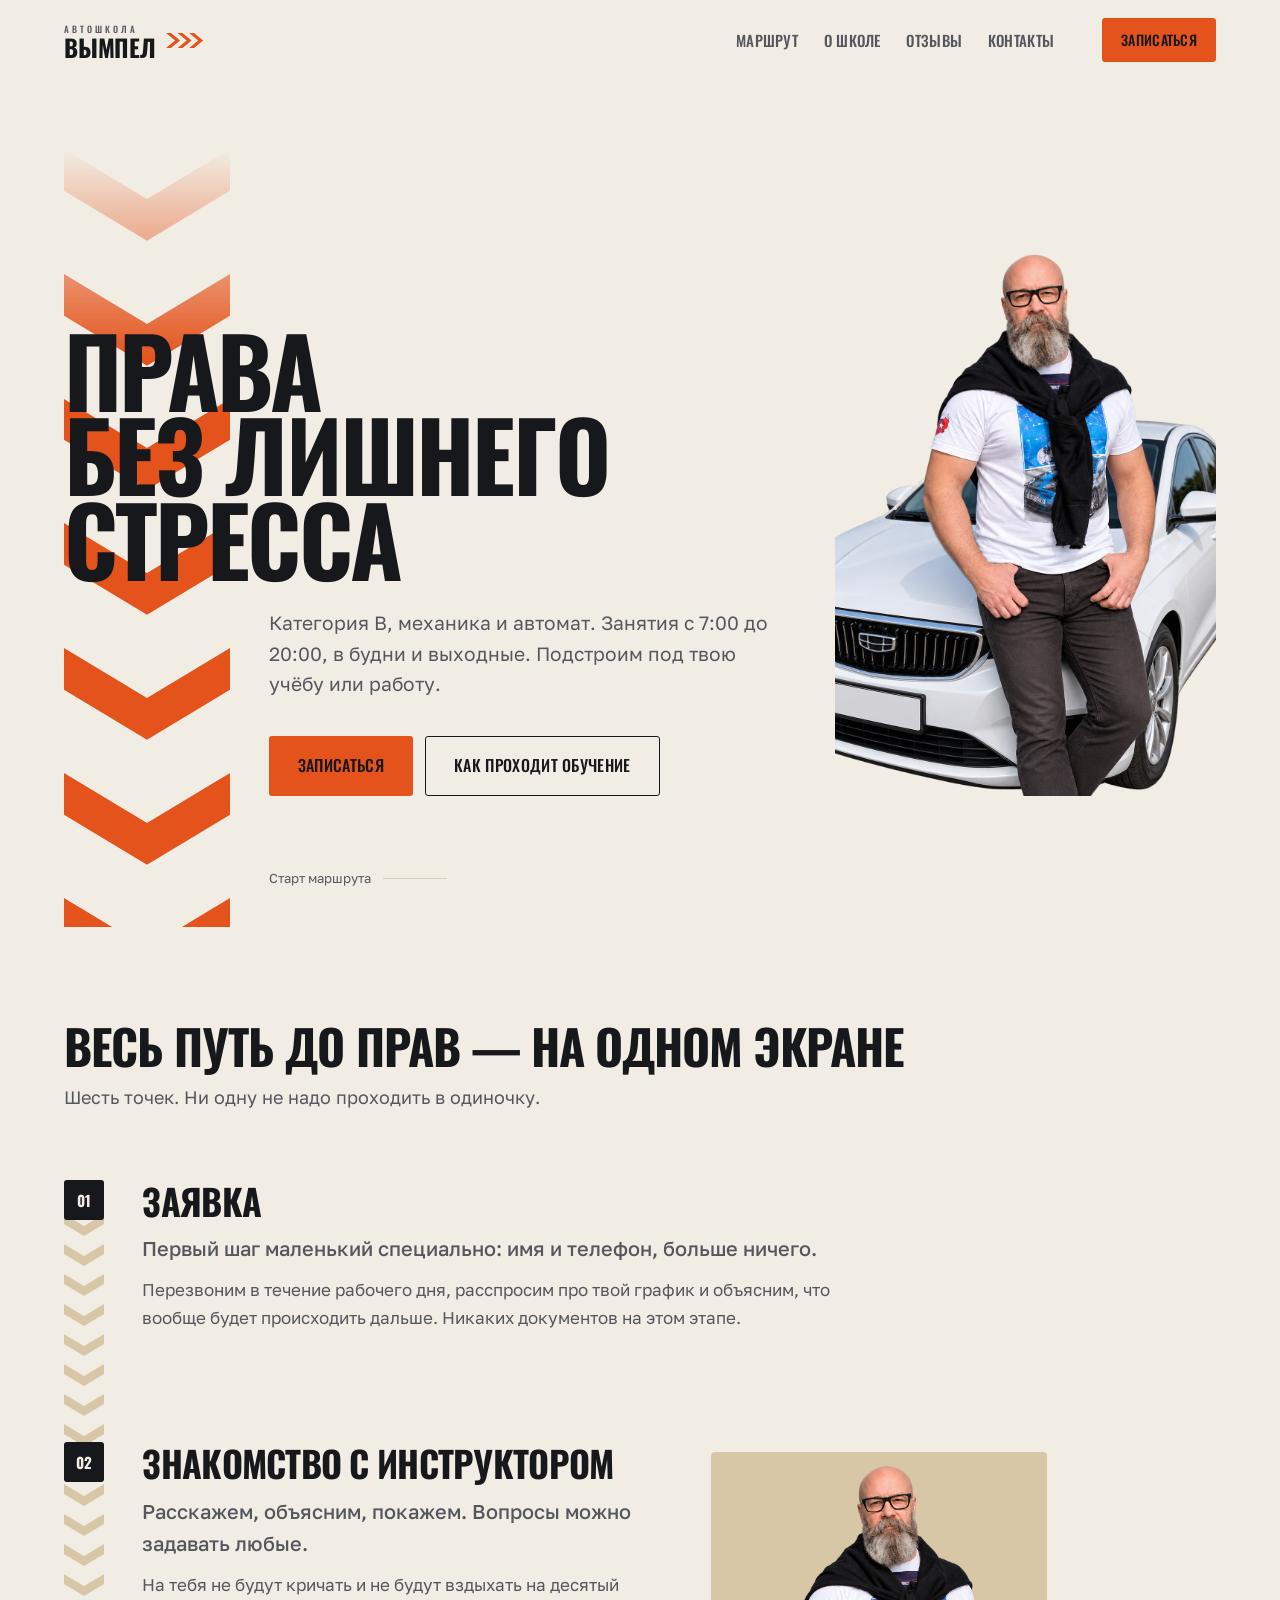
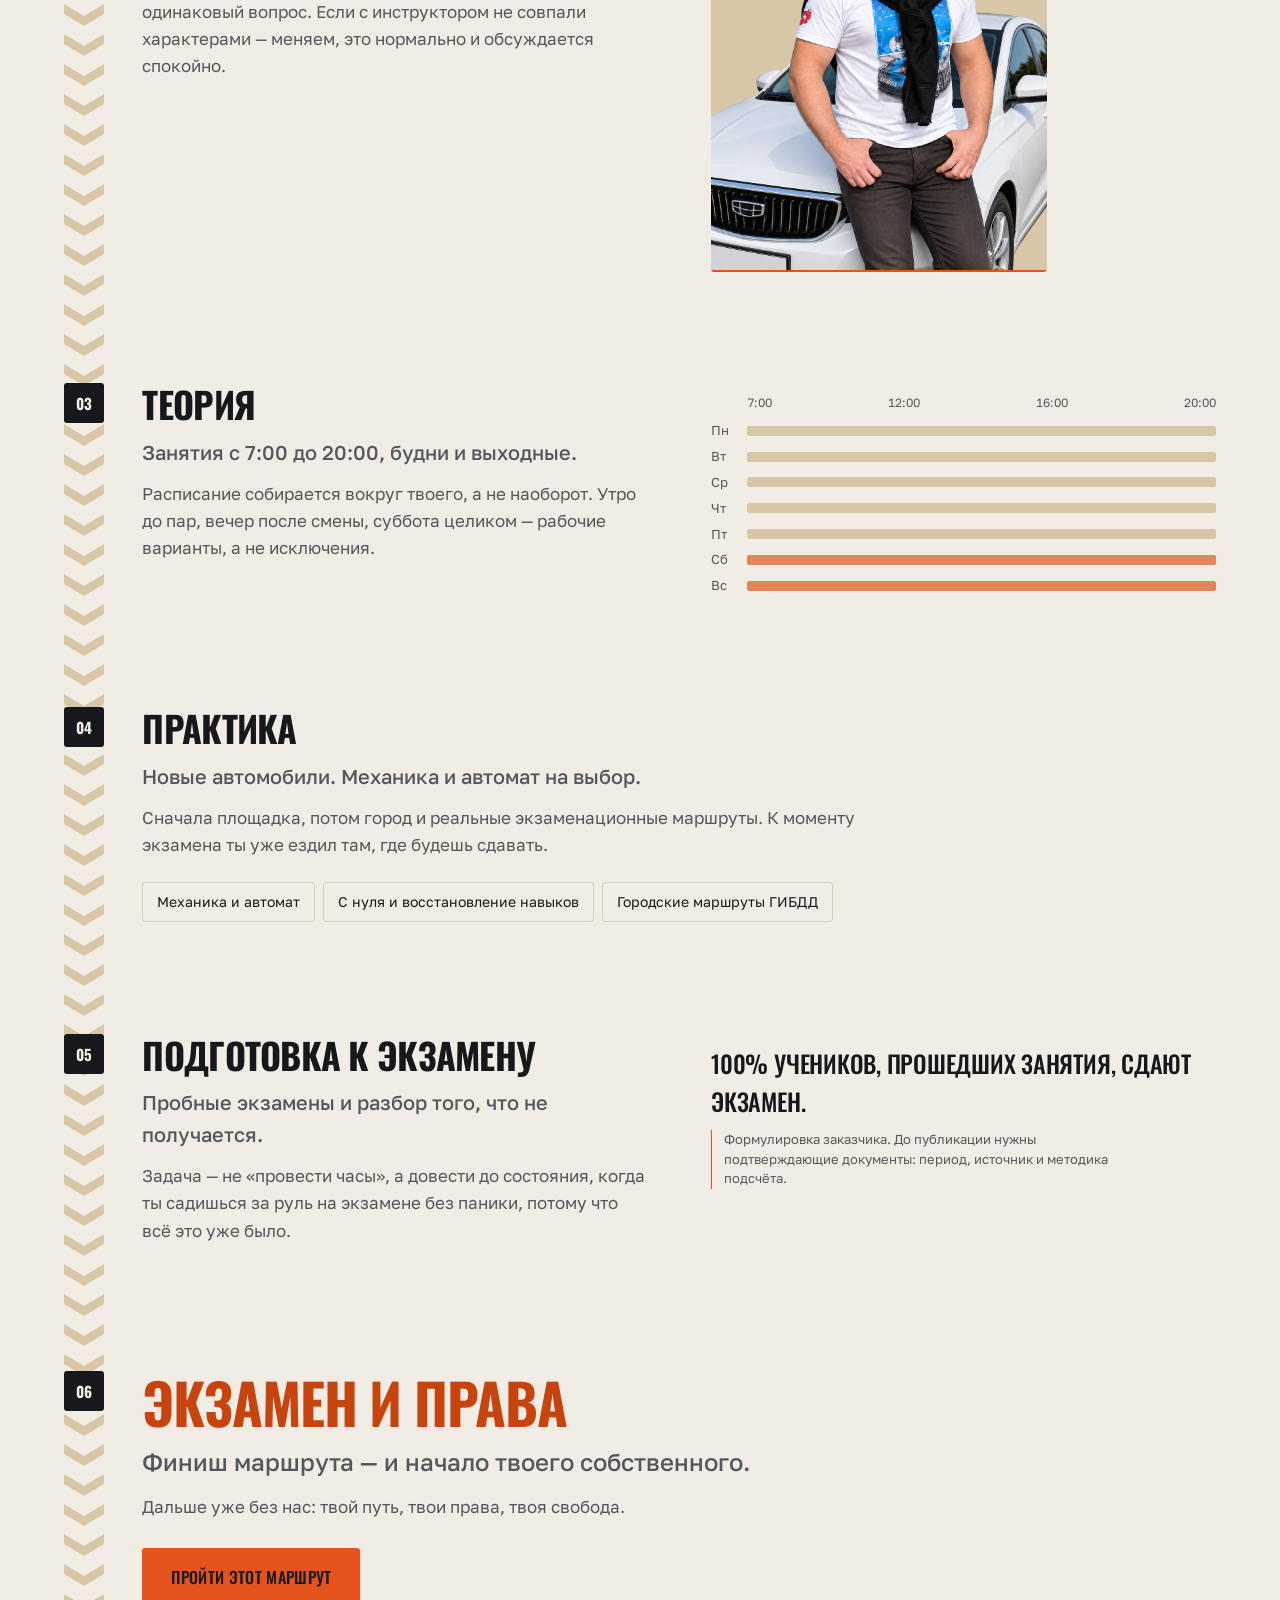
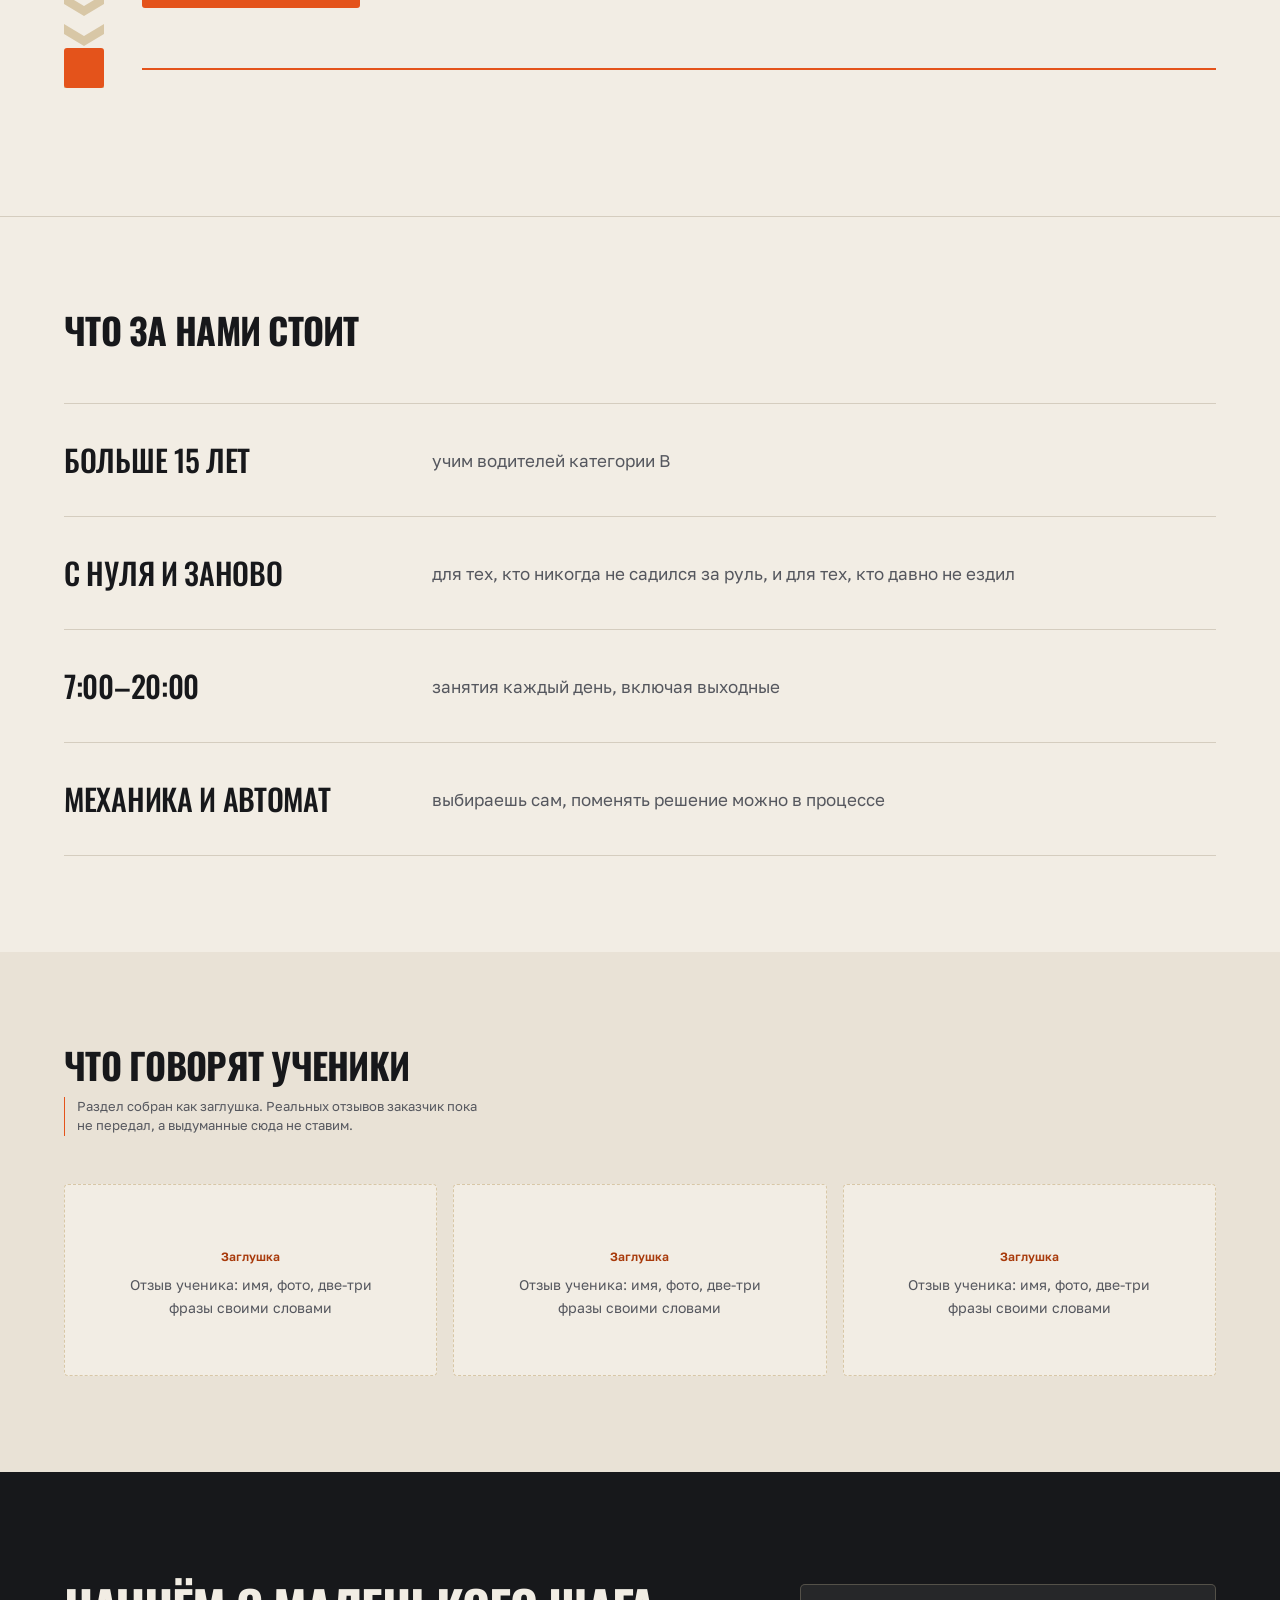
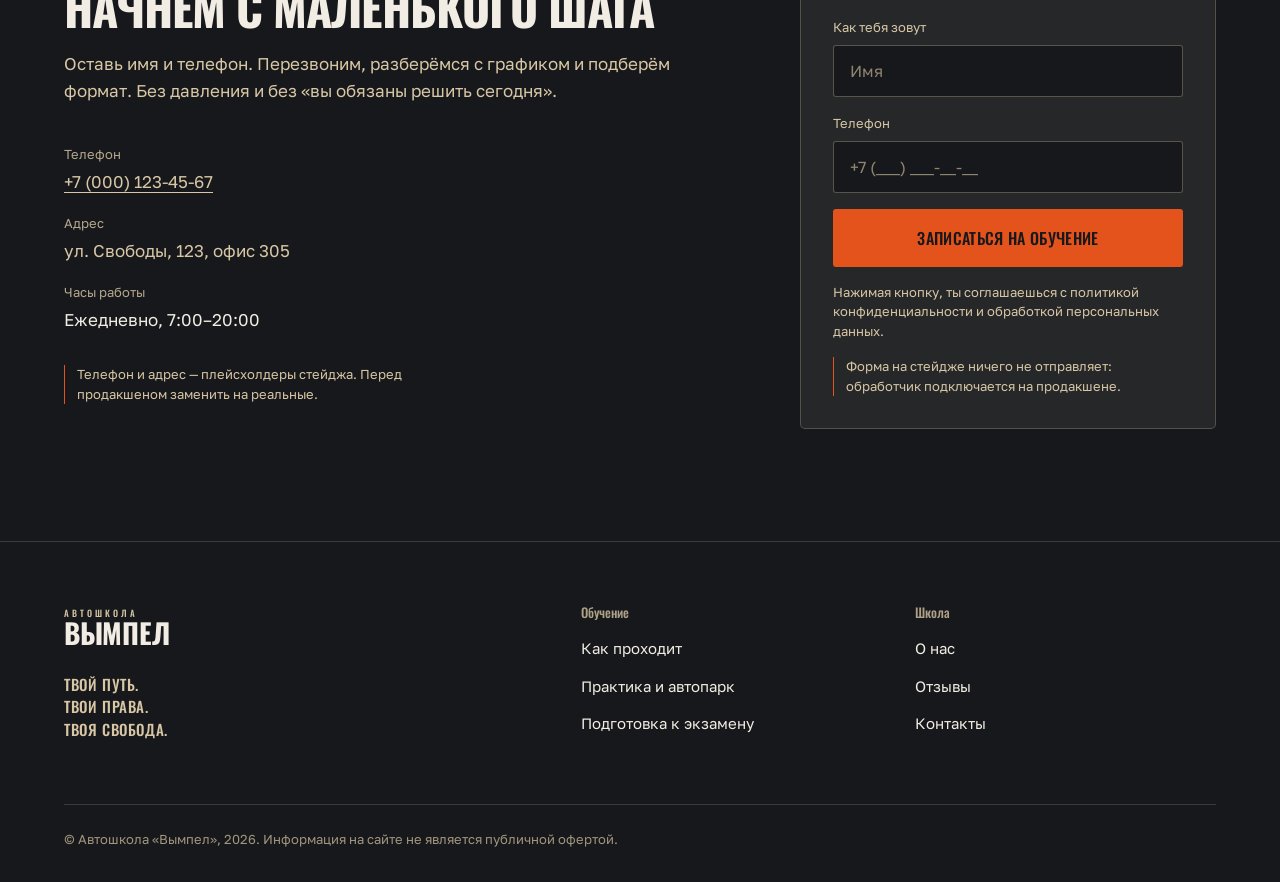
==== commit 2eb0f824: "Amplify the hero road to full strength The hero was opting out of its own thesis: its road was the s" ====
--- a/site/vympel-landing.html
+++ b/site/vympel-landing.html
@@ -225,7 +225,10 @@
 .nav__links a:hover { color: var(--ink); }
 
 /* ---------- hero ---------- */
-.hero { position: relative; padding: clamp(3rem, 8vw, 7rem) var(--gutter) 0; overflow: hidden; }
+.hero {
+  --road-w: clamp(96px, 13vw, 190px);
+  position: relative; padding: clamp(3rem, 8vw, 7rem) var(--gutter) 0; overflow: hidden;
+}
 
 .hero__road {
   position: absolute; left: var(--gutter); right: var(--gutter); top: 0; bottom: 0;
@@ -235,8 +238,8 @@
 /* The band sits exactly where the route rail begins, so the hero road and the
    route are one road rather than two drawings of one. */
 .hero__road::before {
-  content: ""; position: absolute; left: 0; top: 18%; bottom: -4%;
-  width: var(--rail);
+  content: ""; position: absolute; left: 0; top: 8%; bottom: -4%;
+  width: var(--road-w);
   background-image: var(--chevron-orange);
   background-size: 100% auto; background-repeat: repeat-y;
   -webkit-mask-image: linear-gradient(to bottom, transparent 0%, #000 26%);
@@ -246,15 +249,15 @@
 .hero__inner {
   position: relative; z-index: 1;
   max-width: var(--wrap); margin: 0 auto;
-  padding-left: calc(var(--rail) + clamp(1.25rem, 3vw, 2.5rem));
+  padding-left: calc(var(--road-w) + clamp(1.25rem, 3vw, 2.5rem));
   display: grid; grid-template-columns: minmax(0, 1.15fr) minmax(0, .85fr);
   gap: clamp(1.5rem, 4vw, 4rem); align-items: end;
-  min-height: min(62vh, 560px);
+  min-height: min(68vh, 620px);
 }
 
 .hero__title {
   position: relative; z-index: 1;
-  margin-left: calc(-1 * (var(--rail) + clamp(1.25rem, 3vw, 2.5rem)));
+  margin-left: calc(-1 * (var(--road-w) + clamp(1.25rem, 3vw, 2.5rem)));
   font-size: clamp(2.75rem, 9.2vw, 6rem);
   line-height: .88; letter-spacing: -0.028em;
   margin-bottom: 1.75rem;
@@ -267,7 +270,7 @@
 .hero__start {
   position: relative; z-index: 1;
   max-width: var(--wrap); margin: clamp(2.5rem, 6vw, 4.5rem) auto 0;
-  padding-left: calc(var(--rail) + clamp(1.25rem, 3vw, 2.5rem));
+  padding-left: calc(var(--road-w) + clamp(1.25rem, 3vw, 2.5rem));
   padding-bottom: clamp(1.5rem, 3vw, 2.5rem);
   font-size: .8125rem; color: var(--ink-soft);
 }
@@ -548,7 +551,7 @@
   .hero__shot { aspect-ratio: 16 / 10; min-height: 0; }
   .hero__shot.cutout { aspect-ratio: 4 / 5; min-height: 0; }
   .hero__title { margin-left: 0; }
-  .hero__road::before { top: 52%; }
+  .hero__road::before { top: 62%; width: clamp(56px, 16vw, 84px); }
   .signup__inner { grid-template-columns: 1fr; }
   .foot__inner { grid-template-columns: 1fr; }
   .facts__item { grid-template-columns: 1fr; gap: .375rem; }
